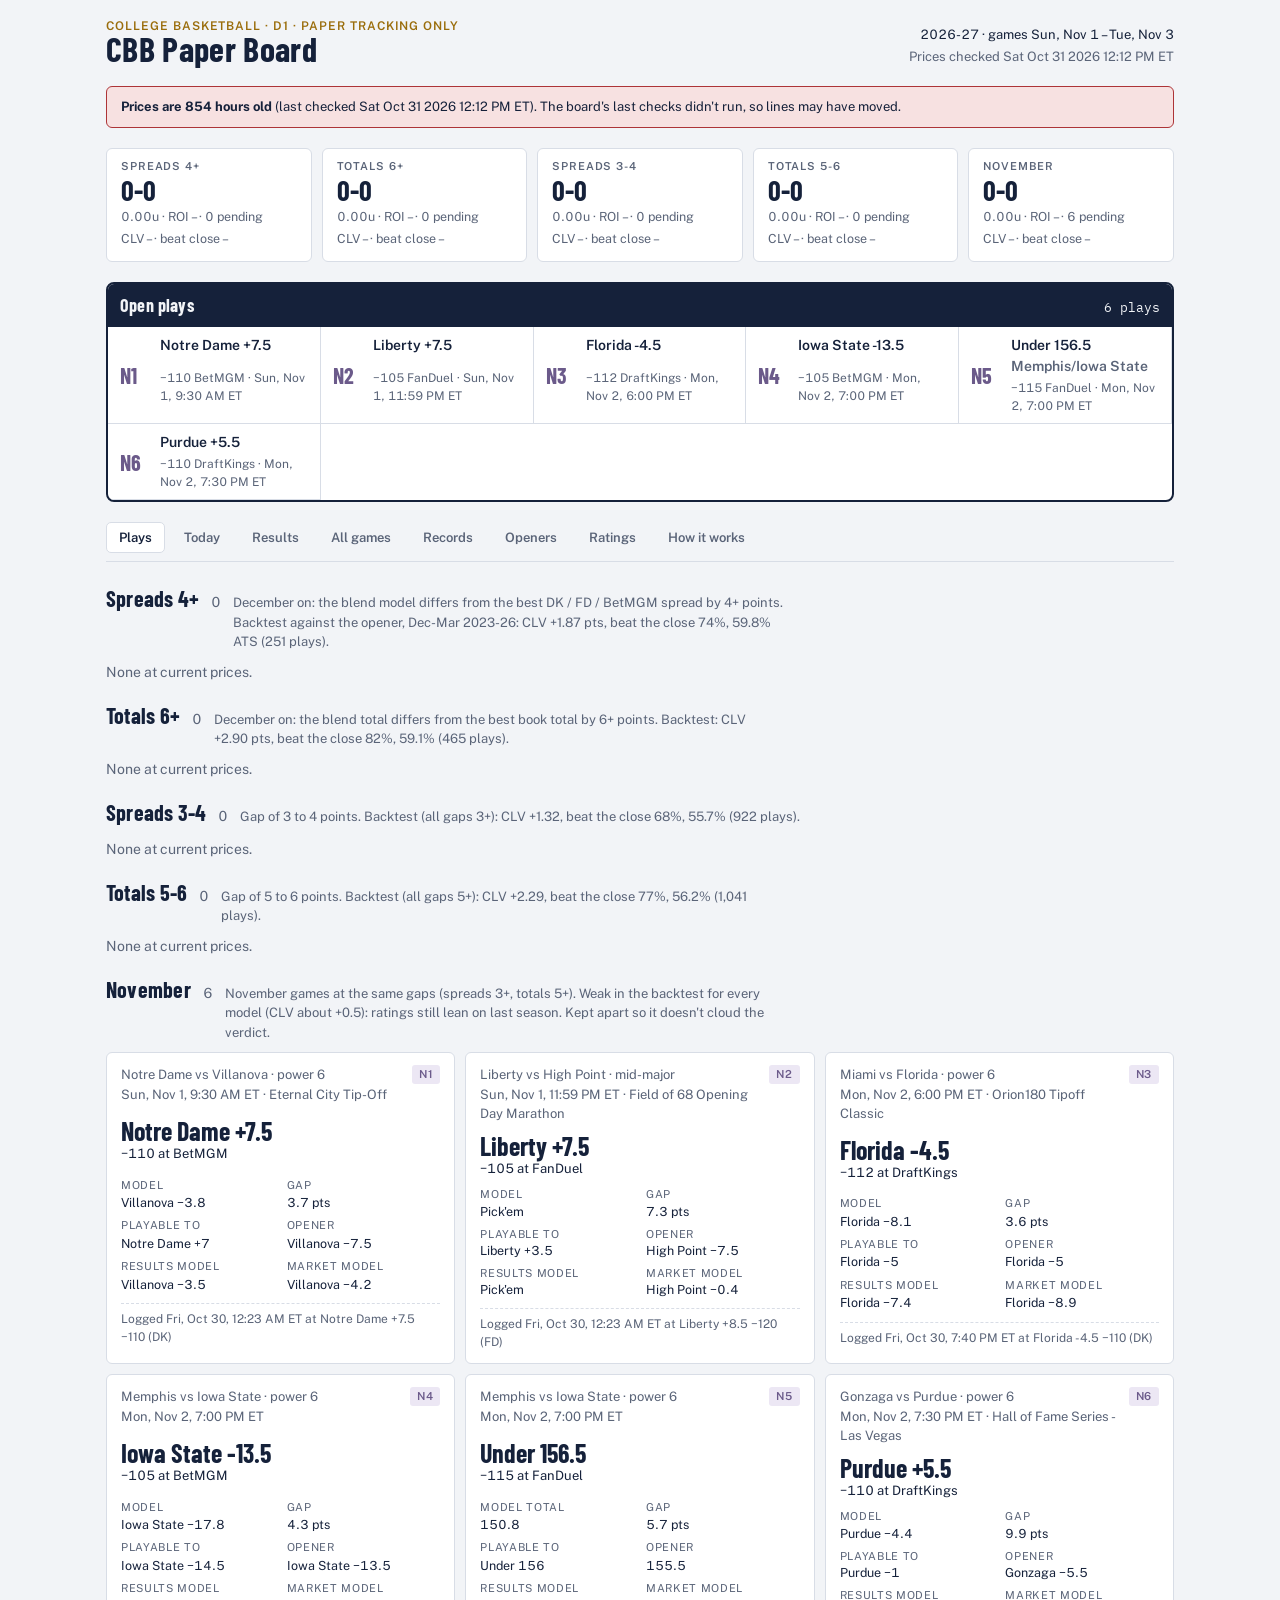
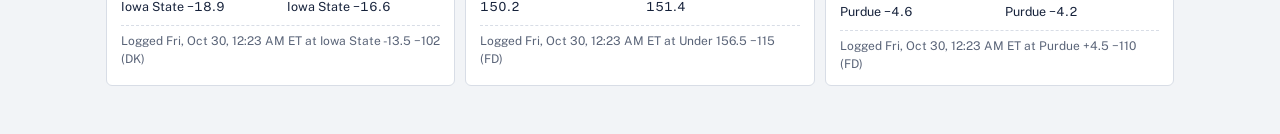
==== cbb/index.html @ ae3ee0b0 "Publish boards (cbb Sat Oct 31 12:12 PM ET)" ====
<!doctype html>
<html lang="en">
<meta charset="utf-8">
<meta name="viewport" content="width=device-width,initial-scale=1">
<title>CBB Paper Board</title>
<link rel="preconnect" href="https://fonts.googleapis.com">
<link rel="preconnect" href="https://fonts.gstatic.com" crossorigin>
<link rel="stylesheet" href="https://fonts.googleapis.com/css2?family=Barlow+Condensed:wght@600;700&family=IBM+Plex+Mono:wght@400;500&family=Public+Sans:wght@400;500;600&display=swap">
<style>
/* Same look as the CFB Play Card: a card of today's plays up top, then detailed play cards, then tabs. Paper only. */
:root {
  --paper: #f2f4f7; --card: #ffffff; --ink: #15213a; --muted: #5a6478; --rule: #d8dde6; --soft: #e9edf3;
  --gold: #9a6d0c; --gold-soft: #f6ecd4; --tot: #2c63a8; --tot-soft: #e2ebf7; --nov: #6b5a8a; --nov-soft: #ece7f4;
  --win: #1d7a4c; --win-soft: #def1e6; --loss: #ad3437; --loss-soft: #f7e1e1; --lean: #6b7286;
  --display: "Barlow Condensed", "Arial Narrow", "Helvetica Neue", sans-serif;
  --body: "Public Sans", "Segoe UI", system-ui, sans-serif;
  --mono: "IBM Plex Mono", ui-monospace, "Cascadia Mono", Consolas, monospace;
}
@media (prefers-color-scheme: dark) { :root:not([data-theme="light"]) {
  --paper: #0d1420; --card: #151e2e; --ink: #e5e9f1; --muted: #98a2b6; --rule: #273349; --soft: #1b2638;
  --gold: #e1b24c; --gold-soft: #2c2512; --tot: #73a7ec; --tot-soft: #17263c; --nov: #b3a2d6; --nov-soft: #241d33;
  --win: #4fc58b; --win-soft: #12291f; --loss: #f07477; --loss-soft: #2f1719; --lean: #a2a9ba; color-scheme: dark } }
:root[data-theme="dark"] {
  --paper: #0d1420; --card: #151e2e; --ink: #e5e9f1; --muted: #98a2b6; --rule: #273349; --soft: #1b2638;
  --gold: #e1b24c; --gold-soft: #2c2512; --tot: #73a7ec; --tot-soft: #17263c; --nov: #b3a2d6; --nov-soft: #241d33;
  --win: #4fc58b; --win-soft: #12291f; --loss: #f07477; --loss-soft: #2f1719; --lean: #a2a9ba; color-scheme: dark }
* { box-sizing: border-box }
body { margin: 0; background: var(--paper); color: var(--ink); font: 14px/1.5 var(--body); }
.wrap { max-width: 1100px; margin: 0 auto; padding-inline: 16px; padding-block: 20px 48px; display: grid; gap: 20px }
h1, h2, h3 { font-family: var(--display); font-weight: 700; letter-spacing: .01em; margin: 0; text-wrap: balance }
h1 { font-size: 34px; line-height: 1 } h2 { font-size: 22px } h3 { font-size: 18px }
.num, td, .mono { font-variant-numeric: tabular-nums }
.mono { font-family: var(--mono); font-size: 12.5px }
.muted { color: var(--muted) }
header { display: flex; flex-wrap: wrap; justify-content: space-between; align-items: end; gap: 12px 24px }
header .meta { display: grid; gap: 2px; text-align: right; font-size: 13px }
.eyebrow { font: 600 12px/1 var(--body); letter-spacing: .08em; text-transform: uppercase; color: var(--gold) }
.banner { border: 1px solid var(--rule); background: var(--card); border-radius: 6px; padding: 10px 14px; font-size: 13px }
.banner.warn { border-color: var(--loss); background: var(--loss-soft) }
.records { display: grid; grid-template-columns: repeat(auto-fit, minmax(190px, 1fr)); gap: 10px }
.rec { background: var(--card); border: 1px solid var(--rule); border-radius: 6px; padding: 12px 14px; display: grid; gap: 4px; min-width: 0 }
.rec .lab { font: 600 11px/1 var(--body); letter-spacing: .08em; text-transform: uppercase; color: var(--muted) }
.rec .wl { font: 700 28px/1 var(--display) }
.rec .sub { font-size: 12.5px; color: var(--muted) }
.band { background: var(--card); border: 2px solid var(--ink); border-radius: 8px; overflow: hidden }
.band-head { display: flex; justify-content: space-between; align-items: baseline; gap: 12px; padding: 8px 12px; background: var(--ink); color: var(--paper) }
.band-head h2 { font-size: 18px; color: var(--paper) }
.band-grid { display: grid; grid-template-columns: repeat(auto-fill, minmax(200px, 1fr)) }
.cell { display: grid; grid-template-columns: auto 1fr; gap: 2px 10px; padding: 8px 12px; border-right: 1px solid var(--rule); border-bottom: 1px solid var(--rule); text-decoration: none; color: inherit; min-width: 0 }
.cell:hover, .cell:focus-visible { background: var(--soft); outline: none }
.code { grid-row: span 2; font: 700 22px/1 var(--display); align-self: center; min-width: 30px }
.code.SPREAD { color: var(--gold) } .code.TOTAL { color: var(--tot) } .code.NOV { color: var(--nov) } .code.SPREAD_LEAN, .code.TOTAL_LEAN { color: var(--lean) }
.cell .pk { font-weight: 600; overflow-wrap: anywhere } .cell .px { font-size: 12px; color: var(--muted) }
.empty { padding: 16px; color: var(--muted) }
.tabs { display: flex; flex-wrap: wrap; gap: 6px; border-bottom: 1px solid var(--rule); padding-bottom: 8px }
.tab { font: 600 13px/1 var(--body); padding: 8px 12px; border-radius: 5px; border: 1px solid transparent; background: none; color: var(--muted); cursor: pointer }
.tab[aria-selected="true"] { background: var(--card); border-color: var(--rule); color: var(--ink) }
.tab:focus-visible, .chip:focus-visible { outline: 2px solid var(--gold); outline-offset: 2px }
section.panel { display: grid; gap: 16px }
[hidden] { display: none !important }   /* a panel's own display rule would otherwise beat the hidden attribute */
.group { display: grid; gap: 10px }
.group-head { display: flex; flex-wrap: wrap; align-items: baseline; gap: 6px 12px }
.group-head p { margin: 0; font-size: 13px; color: var(--muted); max-width: 70ch }
.cards { display: grid; grid-template-columns: repeat(auto-fill, minmax(300px, 1fr)); gap: 10px }
.card { background: var(--card); border: 1px solid var(--rule); border-radius: 6px; padding: 12px 14px; display: grid; gap: 8px; min-width: 0; scroll-margin-top: 16px }
.card:target { border-color: var(--gold); box-shadow: 0 0 0 2px var(--gold-soft) }
.card .top { display: flex; justify-content: space-between; gap: 8px; align-items: start }
.card .match { font-size: 13px; color: var(--muted) }
.card .pick { font: 700 26px/1.05 var(--display) }
.card .price { font-size: 13px }
.kv { display: grid; grid-template-columns: repeat(auto-fit, minmax(110px, 1fr)); gap: 4px 12px; font-size: 12.5px }
.kv div { display: grid } .kv span:first-child { color: var(--muted); font-size: 11px; text-transform: uppercase; letter-spacing: .06em }
.pill { display: inline-block; font: 600 11px/1 var(--body); letter-spacing: .06em; text-transform: uppercase; padding: 4px 7px; border-radius: 3px; white-space: nowrap }
.pill.SPREAD { background: var(--gold-soft); color: var(--gold) } .pill.TOTAL { background: var(--tot-soft); color: var(--tot) }
.pill.NOV { background: var(--nov-soft); color: var(--nov) } .pill.SPREAD_LEAN, .pill.TOTAL_LEAN { background: var(--soft); color: var(--lean) }
.pill.W { background: var(--win-soft); color: var(--win) } .pill.L { background: var(--loss-soft); color: var(--loss) } .pill.P, .pill.open, .pill.void { background: var(--soft); color: var(--muted) }
.pill.void { text-decoration: line-through }
.logline { font-size: 12px; color: var(--muted); border-top: 1px dashed var(--rule); padding-top: 6px }
.tbl { overflow-x: auto; background: var(--card); border: 1px solid var(--rule); border-radius: 6px }
table { border-collapse: collapse; width: 100%; font-size: 12.5px }
th, td { padding: 7px 10px; text-align: left; border-bottom: 1px solid var(--rule); white-space: nowrap; vertical-align: top }
th { font: 600 11px/1.2 var(--body); letter-spacing: .06em; text-transform: uppercase; color: var(--muted); background: var(--soft); position: sticky; top: 0 }
td.r, th.r { text-align: right }
tr.flag td:first-child { box-shadow: inset 3px 0 0 var(--gold) }
.chips { display: flex; flex-wrap: wrap; gap: 6px }
.chip { font: 500 12px/1 var(--body); padding: 6px 10px; border-radius: 999px; border: 1px solid var(--rule); background: var(--card); color: var(--ink); cursor: pointer }
.chip[aria-pressed="true"] { background: var(--ink); color: var(--paper); border-color: var(--ink) }
.two { display: grid; grid-template-columns: repeat(auto-fit, minmax(300px, 1fr)); gap: 16px }
.prose { max-width: 72ch; display: grid; gap: 10px } .prose p { margin: 0 } .prose ul { margin: 0; padding-left: 20px; display: grid; gap: 4px }
.pos { color: var(--win) } .neg { color: var(--loss) }
@media (max-width: 520px) { h1 { font-size: 28px } header .meta { text-align: left } .card .pick { font-size: 23px } }
@media (prefers-reduced-motion: no-preference) { .cell, .chip, .tab { transition: background-color .15s } }
</style>
<link rel="stylesheet" href="../bets.css?v=20261031161208">
<link rel="stylesheet" href="../track.css?v=20261031161208">
<script src="../track.js?v=20261031161208"></script>

<div class="wrap">
  <header>
    <div>
      <div class="eyebrow">College basketball · D1 · paper tracking only</div>
      <h1>CBB Paper Board</h1>
    </div>
    <div class="meta">
      <span id="slate" class="num"></span>
      <span class="muted">Prices checked <span id="gen"></span></span>
    </div>
  </header>

  <div id="banner" class="banner" hidden></div>
  <div class="records" id="records"></div>

  <div class="band" id="band">
    <div class="band-head"><h2>Open plays</h2><span class="mono" id="bandcount"></span></div>
    <div class="band-grid" id="bandgrid"></div>
  </div>

  <nav class="tabs" role="tablist" aria-label="Board sections">
    <button class="tab" role="tab" id="t-plays" aria-selected="true" data-tab="plays">Plays</button>
    <button class="tab" role="tab" id="t-today" aria-selected="false" data-tab="today">Today</button>
    <button class="tab" role="tab" id="t-results" aria-selected="false" data-tab="results">Results</button>
    <button class="tab" role="tab" id="t-games" aria-selected="false" data-tab="games">All games</button>
    <button class="tab" role="tab" id="t-records" aria-selected="false" data-tab="records">Records</button>
    <button class="tab" role="tab" id="t-openers" aria-selected="false" data-tab="openers">Openers</button>
    <button class="tab" role="tab" id="t-ratings" aria-selected="false" data-tab="ratings">Ratings</button>
    <button class="tab" role="tab" id="t-how" aria-selected="false" data-tab="how">How it works</button>
  </nav>

  <section class="panel" id="p-plays" role="tabpanel" aria-labelledby="t-plays"></section>
  <section class="panel" id="p-today" role="tabpanel" aria-labelledby="t-today" hidden></section>
  <section class="panel" id="p-results" role="tabpanel" aria-labelledby="t-results" hidden></section>
  <section class="panel" id="p-games" role="tabpanel" aria-labelledby="t-games" hidden></section>
  <section class="panel" id="p-records" role="tabpanel" aria-labelledby="t-records" hidden></section>
  <section class="panel" id="p-openers" role="tabpanel" aria-labelledby="t-openers" hidden></section>
  <section class="panel" id="p-ratings" role="tabpanel" aria-labelledby="t-ratings" hidden></section>
  <section class="panel" id="p-how" role="tabpanel" aria-labelledby="t-how" hidden></section>
</div>

<script>
const BOOKN = { DK: "DraftKings", FD: "FanDuel", MGM: "BetMGM" };
const TIER = {
  SPREAD: { name: "Spreads 4+", code: "S", note: "December on: the blend model differs from the best DK / FD / BetMGM spread by 4+ points. Backtest against the opener, Dec-Mar 2023-26: CLV +1.87 pts, beat the close 74%, 59.8% ATS (251 plays)." },
  TOTAL: { name: "Totals 6+", code: "T", note: "December on: the blend total differs from the best book total by 6+ points. Backtest: CLV +2.90 pts, beat the close 82%, 59.1% (465 plays)." },
  SPREAD_LEAN: { name: "Spreads 3-4", code: "s", note: "Gap of 3 to 4 points. Backtest (all gaps 3+): CLV +1.32, beat the close 68%, 55.7% (922 plays)." },
  TOTAL_LEAN: { name: "Totals 5-6", code: "t", note: "Gap of 5 to 6 points. Backtest (all gaps 5+): CLV +2.29, beat the close 77%, 56.2% (1,041 plays)." },
  NOV: { name: "November", code: "N", note: "November games at the same gaps (spreads 3+, totals 5+). Weak in the backtest for every model (CLV about +0.5): ratings still lean on last season. Kept apart so it doesn't cloud the verdict." },
};
const ORDER = ["SPREAD", "TOTAL", "SPREAD_LEAN", "TOTAL_LEAN", "NOV"];
const MAIN = ["SPREAD", "TOTAL"];   // the Today tab's default view
const UNIT = 10;   // $ per unit, for the paper dollars on Today / Results
const esc = s => String(s ?? "").replace(/[&<>"]/g, c => ({ "&": "&amp;", "<": "&lt;", ">": "&gt;", '"': "&quot;" }[c]));
const sgn = (v, d = 1) => v == null || isNaN(v) ? "–" : (v > 0 ? "+" : v < 0 ? "−" : "") + Math.abs(v).toFixed(d).replace(/\.0$/, "");
const odds = v => v == null ? "" : (v > 0 ? "+" : "−") + Math.abs(Math.round(v));
const line = v => v == null ? "–" : (v === 0 ? "PK" : sgn(v));
const pct = v => v == null ? "–" : (v * 100).toFixed(1) + "%";
const etTxt = s => { try { return new Date(s).toLocaleString("en-US", { timeZone: "America/New_York", weekday: "short", month: "short", day: "numeric", hour: "numeric", minute: "2-digit" }) + " ET"; } catch (e) { return s || ""; } };
const etDate = s => { try { return new Date(s).toLocaleDateString("en-CA", { timeZone: "America/New_York" }); } catch (e) { return ""; } };

function favText(g, l) { // home-spread convention -> "Team −x"
  if (l == null || isNaN(l)) return "–";
  if (Math.abs(l) < 0.25) return "Pick'em";
  return l < 0 ? `${g.home} ${sgn(l)}` : `${g.away} ${sgn(-l)}`;
}

async function load() {
  let S = {}, bad = "";
  try { const r = await fetch("state.json", { cache: "no-store" }); if (r.ok) S = await r.json(); else bad = `HTTP ${r.status}`; }
  catch (e) { bad = e.message || "unreadable data"; }
  if (bad) {
    const b = document.getElementById("banner");
    b.hidden = false; b.className = "banner warn";
    b.textContent = `The board's data couldn't be read (${bad}). Refresh in a few minutes; if it stays blank, the engine needs a fix.`;
  }
  try { const r = await fetch("ledger.json", { cache: "no-store" }); if (r.ok) S.fullLedger = await r.json(); } catch (e) {}
  return S;
}

function render(S) {
  const games = Object.fromEntries((S.games || []).map(g => [g.game_id, g]));
  const ledger = Object.fromEntries((S.fullLedger || S.ledger || []).map(e => [e.id, e]));
  const plays = (S.plays || []).filter(p => games[p.game_id])
    .sort((a, b) => ORDER.indexOf(a.tier) - ORDER.indexOf(b.tier) || String(games[a.game_id].kickoff_iso).localeCompare(games[b.game_id].kickoff_iso));
  document.getElementById("gen").textContent = S.generated || "–";
  const ks = (S.games || []).map(g => g.kickoff_iso).sort();
  document.getElementById("slate").textContent = ks.length ? `${S.season_label || ""} · games ${etTxt(ks[0]).split(",").slice(0, 2).join(",")} – ${etTxt(ks[ks.length - 1]).split(",").slice(0, 2).join(",")}`
    : `${S.season_label || ""} · no games with lines yet`;
  const b = document.getElementById("banner");
  const ageH = S.generated_iso ? (Date.now() - new Date(S.generated_iso).getTime()) / 36e5 : null;
  if (S.live_ok === false) { b.hidden = false; b.className = "banner warn"; b.textContent = "Some scoreboards could not be loaded on the last check; prices may be from an earlier check."; }
  else if (ageH != null && ageH > 2) { b.hidden = false; b.className = "banner warn"; b.innerHTML = `<b>Prices are ${Math.round(ageH)} hours old</b> (last checked ${esc(S.generated)}). The board's last checks didn't run, so lines may have moved.`; }
  else if (!(S.games || []).length) { b.hidden = false; b.className = "banner"; b.textContent = "No D1 games with lines in the next few days yet. The season tips off Monday, November 2; lines usually post the night before."; }

  // records strip
  const sm = S.summary || {};
  document.getElementById("records").innerHTML = ORDER.map(k => {
    const r = sm[k] || {}, u = r.units ?? 0;
    return `<div class="rec"><span class="lab">${TIER[k].name}</span><span class="wl num">${r.w || 0}-${r.l || 0}${r.p ? "-" + r.p : ""}</span>
      <span class="sub num"><span class="${u > 0 ? "pos" : u < 0 ? "neg" : ""}">${sgn(u, 2)}u</span> · ROI ${r.roi == null ? "–" : sgn(r.roi * 100, 1) + "%"} · ${r.open || 0} pending</span>
      <span class="sub num">CLV ${r.clv_avg == null ? "–" : sgn(r.clv_avg, 2) + " pts"} · beat close ${pct(r.beat_close)}</span></div>`;
  }).join("");

  // card of open plays
  const counters = {};
  plays.forEach(p => { counters[p.tier] = (counters[p.tier] || 0) + 1; p.code = TIER[p.tier].code + counters[p.tier]; });
  document.getElementById("bandcount").textContent = `${plays.length} play${plays.length === 1 ? "" : "s"}`;
  document.getElementById("bandgrid").innerHTML = plays.length ? plays.map(p => { const g = games[p.game_id];
    return `<a class="cell" href="#${esc(p.code)}"><span class="code ${p.tier}">${p.code}</span><span class="pk">${esc(p.pick)}${p.market === "total" ? ` <span class="muted">${esc(g.away)}/${esc(g.home)}</span>` : ""}</span>
      <span class="px num">${odds(p.odds)} ${BOOKN[p.book] || p.book} · ${esc(etTxt(g.kickoff_iso))}</span></a>`; }).join("")
    : `<div class="empty">No plays at current prices. Lines for the next day's games usually post between 11 PM and midnight ET; the board checks every 30 minutes.</div>`;

  // plays panel
  const le = p => ledger[p.ledger_id || p.id];
  const card = p => {
    const g = games[p.game_id], e = le(p);
    const mk = p.market === "spread"
      ? `<div><span>Model</span><span class="num">${esc(favText(g, g.model_line))}</span></div>
         <div><span>Gap</span><span class="num">${p.edge} pts</span></div>
         <div><span>Playable to</span><span class="num">${esc(p.team)} ${line(p.limit)}</span></div>
         <div><span>Opener</span><span class="num">${esc(favText(g, g.open_line))}</span></div>
         <div><span>Results model</span><span class="num">${esc(favText(g, g.model_pts))}</span></div>
         <div><span>Market model</span><span class="num">${esc(favText(g, g.model_mkt))}</span></div>`
      : `<div><span>Model total</span><span class="num">${g.model_total ?? "–"}</span></div>
         <div><span>Gap</span><span class="num">${p.edge} pts</span></div>
         <div><span>Playable to</span><span class="num">${p.side === "over" ? "Over " + p.limit : "Under " + p.limit}</span></div>
         <div><span>Opener</span><span class="num">${g.open_total ?? "–"}</span></div>
         <div><span>Results model</span><span class="num">${g.total_pts ?? "–"}</span></div>
         <div><span>Market model</span><span class="num">${g.total_mkt ?? "–"}</span></div>`;
    const log = e ? (e.status === "open" ? `Logged ${esc(etTxt(e.flagged))} at ${esc(e.pick)} ${odds(e.odds)} (${esc(e.book)})`
      : e.status === "void" ? `<span class="pill void">Void</span> ${esc(e.note || "")}`
      : `<span class="pill ${e.status}">${e.status}</span> ${sgn(e.units, 2)}u · ${esc(e.final || "")}${e.clv != null ? " · CLV " + sgn(e.clv) : ""}`)
      : "Not logged yet (logs on the next check)";
    return `<article class="card" id="${esc(p.code || p.id)}">
      <div class="top"><span class="match">${esc(g.away)} ${g.neutral ? "vs" : "@"} ${esc(g.home)} · ${esc(g.grp)}<br>${esc(etTxt(g.kickoff_iso))}${g.notes ? " · " + esc(g.notes) : ""}</span>
        <span class="pill ${p.tier}">${p.code}</span></div>
      <div><div class="pick">${esc(p.pick)}</div><div class="price num">${odds(p.odds)} at ${BOOKN[p.book] || esc(p.book)}</div></div>
      <div class="kv">${mk}</div>
      <div class="logline">${log}</div></article>`;
  };
  document.getElementById("p-plays").innerHTML = ORDER.map(t => {
    const ps = plays.filter(p => p.tier === t);
    return `<div class="group"><div class="group-head"><h2>${TIER[t].name}</h2><span class="muted num">${ps.length}</span><p>${TIER[t].note}</p></div>
      ${ps.length ? `<div class="cards">${ps.map(card).join("")}</div>` : `<div class="muted">None at current prices.</div>`}</div>`;
  }).join("");

  // Today + Results (shared ../track.js): every logged play on its game's Eastern date
  const anyPlay = {};
  plays.forEach(p => { anyPlay[p.ledger_id || p.id] = p; });
  const playTo = (e, p) => {
    const lim = p && p.tier === e.tier && p.limit != null ? p.limit : e.limit;
    if (e.market === "total") return `${e.side === "over" ? "Over" : "Under"} ${lim ?? e.line}`;
    return `${String(e.pick).replace(/\s(PK|[-+][\d.]+)$/, "")} ${line(lim ?? e.line)}`;
  };
  const nowOf = (g, p) => !g ? { kind: "live", text: "Tipped off, result pending" }
    : !p ? { kind: "gone", text: "No longer a play at current prices" }
    : { kind: "ok", text: `Still a play: ${p.pick} ${odds(p.odds)} at ${BOOKN[p.book] || p.book}` };
  const trackRows = (S.fullLedger || S.ledger || []).filter(e => e.status !== "void").map(e => {
    const p = anyPlay[e.id] && anyPlay[e.id].tier === e.tier ? anyPlay[e.id] : null;
    return { id: e.id, date: etDate(e.kickoff), kickoff: etTxt(e.kickoff), sortKey: String(e.kickoff), week: e.week, tier: e.tier,
             label: TIER[e.tier] ? TIER[e.tier].name : e.tier, money: MAIN.includes(e.tier), status: e.status, units: e.units, stake: e.stake,
             clv: e.clv, pick: e.pick, matchup: e.matchup, odds: odds(e.odds), app: BOOKN[e.book] || e.book, final: e.final, logged: etTxt(e.flagged),
             playTo: playTo(e, p), now: e.status === "open" ? nowOf(games[e.game_id], p) : null };
  });
  const todayET = new Date().toLocaleDateString("en-CA", { timeZone: "America/New_York" });
  Track.renderToday(document.getElementById("p-today"), { rows: trackRows, unit: UNIT, today: todayET, mainLabel: "Main plays" });
  Track.renderResults(document.getElementById("p-results"), { rows: trackRows, unit: UNIT, today: todayET, week: S.week || 1,
    tiers: [["money", "Main (spreads 4+, totals 6+)"], ...ORDER.map(t => [t, TIER[t].name]), ["all", "All plays"]] });

  // all games
  const flagged = new Set(plays.map(p => p.game_id));
  const bk = (g, k) => { const v = g.books?.[k]; return v && v.sp_home != null ? `${line(v.sp_home)} <span class="muted">${odds(v.sp_home_odds)}</span>` : "–"; };
  const bt = (g, k) => { const v = g.books?.[k]; return v && v.tot != null ? v.tot : "–"; };
  document.getElementById("p-games").innerHTML = `<p class="muted" style="margin:0">Spreads are for the home team (negative = home favored). Model = the blend (average of the results model and the market-ratings model). Highlighted rows have a play.</p>
    <div class="tbl"><table><thead><tr><th>Matchup</th><th>Tip</th><th class="r">Model</th><th class="r">Opener</th><th class="r">DK</th><th class="r">FD</th><th class="r">MGM</th><th class="r">Model total</th><th class="r">Opener</th><th class="r">DK</th><th class="r">FD</th><th class="r">MGM</th></tr></thead><tbody>
    ${(S.games || []).map(g => `<tr class="${flagged.has(g.game_id) ? "flag" : ""}"><td>${esc(g.away)} ${g.neutral ? "vs" : "@"} <b>${esc(g.home)}</b> <span class="muted">${esc(g.grp)}</span>${g.suspect ? ` <span class="muted" title="Gap too big to log: usually news the model can't see">⚠ ${esc(g.suspect.join(", "))}</span>` : ""}</td>
      <td class="muted">${esc(etTxt(g.kickoff_iso))}</td><td class="r">${line(g.model_line)}</td><td class="r">${line(g.open_line)}</td>
      <td class="r">${bk(g, "DK")}</td><td class="r">${bk(g, "FD")}</td><td class="r">${bk(g, "MGM")}</td>
      <td class="r">${g.model_total ?? "–"}</td><td class="r">${g.open_total ?? "–"}</td><td class="r">${bt(g, "DK")}</td><td class="r">${bt(g, "FD")}</td><td class="r">${bt(g, "MGM")}</td></tr>`).join("")}
    </tbody></table></div>`;

  // records
  const led = (S.fullLedger || S.ledger || []).slice().reverse();
  let cur = "ALL";
  const drawRec = () => {
    const rows = led.filter(e => cur === "ALL" || e.tier === cur);
    document.getElementById("rec-body").innerHTML = rows.length ? rows.map(e => `<tr><td><span class="pill ${e.status}" title="${esc(e.note || "")}">${e.status === "open" ? "Pending" : e.status === "void" ? "Void" : e.status}</span></td>
      <td>${esc(etTxt(e.flagged))}</td><td><span class="pill ${e.tier}">${esc(TIER[e.tier] ? TIER[e.tier].name : e.tier)}</span></td><td>${esc(e.matchup)}</td>
      <td><b>${esc(e.pick)}</b></td><td class="r">${odds(e.odds)} ${esc(e.book || "")}</td><td class="r">${sgn(e.edge)}</td>
      <td class="r">${e.opener == null ? "–" : (e.market === "total" ? e.opener : line(e.opener))}</td>
      <td class="r">${e.close == null ? "–" : (e.market === "total" ? e.close : line(e.close))}</td><td class="r ${e.clv > 0 ? "pos" : e.clv < 0 ? "neg" : ""}">${e.clv == null ? "–" : sgn(e.clv)}</td>
      <td class="r ${e.units > 0 ? "pos" : e.units < 0 ? "neg" : ""}">${e.units == null ? "–" : sgn(e.units, 2)}</td><td class="muted">${esc(e.final || "")}</td></tr>`).join("")
      : `<tr><td colspan="12" class="muted">No paper plays yet. Every play is logged once, at the best DraftKings / FanDuel / BetMGM price when it first appears, then graded with the final score and the closing line.</td></tr>`;
  };
  document.getElementById("p-records").innerHTML = `<div class="prose"><p>Every play is logged once per tier at the best of DraftKings, FanDuel and BetMGM when it first appears (1 unit, paper). <b>CLV</b> is how far the median DK / FD / BetMGM closing number moved past ours: the first thing to watch. Wins and losses take months to mean much.</p></div>
    <div class="chips" role="group" aria-label="Filter by tier">${["ALL", ...ORDER].map(t => `<button class="chip" aria-pressed="${t === "ALL"}" data-t="${t}">${t === "ALL" ? "All" : TIER[t].name}</button>`).join("")}</div>
    <div class="tbl"><table><thead><tr><th>Result</th><th>Logged</th><th>Tier</th><th>Game</th><th>Pick</th><th class="r">Price</th><th class="r">Gap</th><th class="r">Opener</th><th class="r">Close</th><th class="r">CLV</th><th class="r">Units</th><th>Final</th></tr></thead><tbody id="rec-body"></tbody></table></div>`;
  document.querySelectorAll("#p-records .chip").forEach(c => c.addEventListener("click", () => {
    cur = c.dataset.t; document.querySelectorAll("#p-records .chip").forEach(x => x.setAttribute("aria-pressed", x === c)); drawRec();
  }));
  drawRec();

  // openers: is Action's opener (what the backtest used) a number DK / FD / BetMGM actually post?
  const sn = S.seen || {}, sb = sn.books || {};
  const srow = (bkey, mk) => { const x = (sb[bkey] || {})[mk]; return x ? `<tr><td>${BOOKN[bkey]}</td><td>${mk === "sp" ? "Spread" : "Total"}</td><td class="r">${x.n}</td>
      <td class="r">${pct(x.same_as_opener)}</td><td class="r">${x.avg_diff}</td><td class="r">${x.moved}</td><td class="r">${x.avg_move ?? "–"}</td><td class="r">${x.move_left ?? "–"}</td></tr>` : ""; };
  const srows = ["DK", "FD", "MGM"].flatMap(k => [srow(k, "sp"), srow(k, "tot")]).join("");
  document.getElementById("p-openers").innerHTML = `<div class="prose"><p>The backtest measured CLV from Action Network's opener. This tab checks whether our books post that number: for every finished game where the board saw a book post its first line, how often it matched the opener, and how much of the opener-to-close move was still left at that first line (games that moved 1+ points). If "move left" is close to the average move, the backtest's edge is there to take; if it is near zero, the books open where the market closes.</p>
    <p class="muted">${sn.games || 0} finished games tracked so far.</p></div>
    ${srows ? `<div class="tbl"><table><thead><tr><th>Book</th><th>Market</th><th class="r">Games</th><th class="r">First = opener</th><th class="r">Avg gap to opener</th><th class="r">Moved 1+</th><th class="r">Avg move</th><th class="r">Move left at first line</th></tr></thead><tbody>${srows}</tbody></table></div>`
      : `<div class="muted">Nothing yet: fills in as games finish.</div>`}`;

  // ratings
  document.getElementById("p-ratings").innerHTML = `<p class="muted" style="margin:0">Points better than an average D1 team on a neutral floor. Blend = average of the results model (points scored) and the market model (what earlier games' closing lines implied), each refit from this season's games and pulled toward last season. ${S.model ? `${S.model.games_used} games played so far; home court worth ${S.model.home_court} pts.` : ""}</p>
    <div class="tbl"><table><thead><tr><th class="r">#</th><th>Team</th><th>Conf</th><th class="r">Blend</th><th class="r">Results</th><th class="r">Market</th><th class="r">Games</th></tr></thead><tbody>
    ${(S.ratings || []).map(r => `<tr><td class="r">${r.rank}</td><td>${esc(r.team)}</td><td class="muted">${esc(r.conf)}</td><td class="r"><b>${sgn(r.net)}</b></td><td class="r">${sgn(r.pts)}</td><td class="r">${sgn(r.mkt)}</td><td class="r">${r.gp}</td></tr>`).join("")}</tbody></table></div>`;

  // how it works
  const B = S.backtest || {}, R = S.rules || {};
  document.getElementById("p-how").innerHTML = `<div class="prose">
    <h2>Paper only</h2>
    <p>Nothing here is a bet yet. Every play is tracked at 1 unit so the model can earn a live record; which plays (if any) become money tiers is the owner's call once the live CLV is in.</p>
    <h2>What the model does</h2>
    <p>Two ratings for every D1 team, refit each run from this season's finished games (older games count less) and pulled toward last season's final ratings and the team's conference. The <b>results model</b> rates teams on points scored and allowed. The <b>market model</b> rates them on the points earlier games' closing lines expected them to score. The board uses the average of the two (the blend), compared with the current DraftKings, FanDuel and BetMGM prices; the best of the three is logged.</p>
    <h2>Rules</h2>
    <ul><li>Spreads: gap ${R.spread_lean}+ points logged (${R.spread}+ is the main tier); gaps of ${R.max_spread}+ are not logged (usually news the model can't see).</li>
      <li>Totals: gap ${R.total_lean}+ (${R.total}+ main); ${R.max_total}+ not logged.</li>
      <li>November games are their own tier. No prices worse than ${R.worst_odds}. A book ${R.stale_spread}+ points off the market (spread) or ${R.stale_total}+ (total) is ignored as stale.</li>
      <li>A play logged in a lower tier that later clears a higher one is logged again at the new price.</li></ul>
    <h2>What the backtest found (2023-24 to 2025-26)</h2>
    <ul><li>${esc(B.spread)}</li><li>${esc(B.total)}</li><li>${esc(B.nov)}</li></ul>
    <p>${esc(B.caveat)}</p>
    <p>Live CLV here is measured from the best of three books, so it also includes the value of shopping for the best number; the backtest's CLV was from the single opener. Compare the Openers tab before reading too much into either.</p>
  </div>`;
}

document.querySelectorAll(".tab").forEach(t => t.addEventListener("click", () => {
  document.querySelectorAll(".tab").forEach(x => x.setAttribute("aria-selected", x === t));
  document.querySelectorAll("section.panel").forEach(p => { p.hidden = p.id !== "p-" + t.dataset.tab; });
}));
load().then(render);
</script>
---- bets.css ----
/* Shared Bets tab (site/bets.js): the same look on every board. Uses the page's --card / --ink / --muted / --rule /
   --soft / --win / --loss colours (every board defines them, light and dark) and nothing board-specific. */
.bets { display: grid; gap: 18px; font-family: "Public Sans", "Segoe UI", system-ui, sans-serif; color: var(--ink) }
.bets h2 { text-transform: none; font: 700 19px/1.2 "Public Sans", "Segoe UI", system-ui, sans-serif; margin: 6px 0 0; letter-spacing: 0 }
.bets h2 .n { color: var(--muted); font-weight: 500; margin-left: 6px }
.bets p { margin: 0; font-size: 14px; line-height: 1.5; color: var(--muted); max-width: 72ch }
.bets .num { font-variant-numeric: tabular-nums }
.bets-sum { display: grid; grid-template-columns: repeat(auto-fit, minmax(min(100%, 170px), 1fr)); gap: 10px }
.bets-sum div { background: var(--card); border: 1px solid var(--rule); border-radius: 8px; padding: 10px 12px; display: grid; gap: 2px }
.bets-sum .b-lab { font-size: 11px; font-weight: 600; letter-spacing: .07em; text-transform: uppercase; color: var(--muted) }
.bets-sum .b-rec { font-size: 24px; font-weight: 700; line-height: 1.1 }
.bets-sum .b-u { font-size: 13px }
.bets-grid { display: grid; grid-template-columns: repeat(auto-fill, minmax(min(100%, 320px), 1fr)); gap: 10px }
.bet { background: var(--card); border: 1px solid var(--rule); border-left: 4px solid var(--ink); border-radius: 8px;
       padding: 12px 14px; display: grid; gap: 6px; min-width: 0 }
.bet.gone { border-left-color: var(--loss); opacity: .78 }
.bet.live { border-left-color: var(--muted) }
.bet .top { display: flex; justify-content: space-between; align-items: center; gap: 8px; font-size: 12px; color: var(--muted) }
.bet .tag { font-size: 11px; font-weight: 700; letter-spacing: .06em; text-transform: uppercase; padding: 3px 7px; border-radius: 4px;
            background: var(--ink); color: var(--card) }
.bet .pick { font-size: 22px; font-weight: 700; line-height: 1.15; overflow-wrap: anywhere }
.bet .legs { display: grid; gap: 2px; font-size: 18px; font-weight: 700; line-height: 1.25 }
.bet .price { font-size: 14px }
.bet .price b { font-size: 15px }
.bet .facts { display: grid; grid-template-columns: auto 1fr; gap: 3px 10px; font-size: 13px }
.bet .facts span:nth-child(odd) { color: var(--muted) }
.bet .play-to { font-weight: 700 }
.bet .now { font-size: 13px; padding-top: 6px; border-top: 1px dashed var(--rule) }
.bet .now.ok::before, .bet .now.gone::before, .bet .now.live::before { content: "\25CF  "; }
.bet .now.ok { color: var(--win) } .bet .now.gone { color: var(--loss) } .bet .now.live { color: var(--muted) }
.bets-empty { padding: 14px; background: var(--card); border: 1px dashed var(--rule); border-radius: 8px; color: var(--muted); font-size: 14px }
.bets-tbl { overflow-x: auto; background: var(--card); border: 1px solid var(--rule); border-radius: 8px }
.bets-tbl table { border-collapse: collapse; width: 100%; font-size: 13px }
.bets-tbl th, .bets-tbl td { padding: 7px 10px; text-align: left; border-bottom: 1px solid var(--rule); vertical-align: top; white-space: nowrap }
.bets-tbl th { font-size: 11px; font-weight: 600; letter-spacing: .06em; text-transform: uppercase; color: var(--muted); background: var(--soft) }
.bets-tbl td.r, .bets-tbl th.r { text-align: right }
.bets-tbl td.g { white-space: normal; min-width: 180px }
.bets-tbl .sub { display: block; color: var(--muted); font-size: 12px }
.bets .res { display: inline-block; min-width: 22px; text-align: center; font-weight: 700; font-size: 12px; padding: 2px 6px; border-radius: 4px; background: var(--soft) }
.bets .res.W { background: var(--win); color: var(--card) } .bets .res.L { background: var(--loss); color: var(--card) }
.bets .pos { color: var(--win) } .bets .neg { color: var(--loss) }
/* My Bets hooks on every card (site/mybets.js) */
.b-take { justify-self: start; display: inline-block; font: 600 13px/1 "Public Sans", system-ui, sans-serif; padding: 9px 12px; border-radius: 8px;
          border: 1px solid var(--ink); color: var(--ink); background: var(--card); text-decoration: none }
.b-take:hover, .b-take:focus-visible { background: var(--ink); color: var(--card); outline: none }
.b-mine { font-size: 13px; font-weight: 600; color: var(--win) }
.bets p a { color: var(--ink) }
.b-link { font: inherit; color: var(--ink); background: none; border: 0; padding: 0; text-decoration: underline; cursor: pointer }
button.b-take { cursor: pointer }
---- track.css ----
/* Shared Today + Results tabs (site/track.js); builds on bets.css (cards, tables) and the page's colour tokens. */
.trk { display: grid; gap: 14px; font-family: "Public Sans", "Segoe UI", system-ui, sans-serif; color: var(--ink) }
.trk h2 { text-transform: none; font: 700 19px/1.25 "Public Sans", "Segoe UI", system-ui, sans-serif; margin: 0; letter-spacing: 0; display: flex; flex-wrap: wrap; align-items: baseline; gap: 4px 10px }
.trk .num { font-variant-numeric: tabular-nums }
.trk .pos { color: var(--win) } .trk .neg { color: var(--loss) }
.trk-nav { display: flex; align-items: center; gap: 10px; flex-wrap: wrap }
.trk-nav h2 { flex: 1 1 auto; min-width: 0 }
.trk-month { flex-wrap: nowrap } .trk-month h2 { justify-content: center }
.trk-arrow { width: 36px; height: 36px; border-radius: 8px; border: 1px solid var(--rule); background: var(--card); color: var(--ink);
             font: 700 20px/1 "Public Sans", system-ui, sans-serif; cursor: pointer }
.trk-badge { font-size: 11px; font-weight: 700; letter-spacing: .06em; text-transform: uppercase; padding: 3px 7px; border-radius: 4px; background: var(--ink); color: var(--card) }
.trk-chips { display: flex; flex-wrap: wrap; gap: 6px }
.trk-chip { font: 500 13px/1 "Public Sans", system-ui, sans-serif; padding: 8px 12px; border-radius: 999px; border: 1px solid var(--rule);
            background: var(--card); color: var(--ink); cursor: pointer }
.trk-chip[aria-pressed="true"] { background: var(--ink); color: var(--card); border-color: var(--ink) }
.trk-arrow:focus-visible, .trk-chip:focus-visible, .trk-day:focus-visible, .trk-wk:focus-visible { outline: 2px solid var(--ink); outline-offset: 2px }
.trk-line { margin: 0; font-size: 14px; color: var(--muted) }
.trk-msum { font-size: 14px; font-weight: 500; color: var(--muted) }
.bet.won { border-left-color: var(--win) } .bet.lost { border-left-color: var(--loss) }
/* period tiles */
.trk-tiles { display: grid; grid-template-columns: repeat(auto-fit, minmax(min(100%, 160px), 1fr)); gap: 10px }
.trk-tile { background: var(--card); border: 1px solid var(--rule); border-radius: 8px; padding: 10px 12px; display: grid; gap: 2px; min-width: 0 }
.trk-tile .t-lab { font-size: 11px; font-weight: 600; letter-spacing: .07em; text-transform: uppercase; color: var(--muted) }
.trk-tile .t-rec { font-size: 24px; font-weight: 700; line-height: 1.1 }
.trk-tile .t-sub { font-size: 12.5px; color: var(--muted) }
/* calendar: diverging green/red by the day's units, the signed number always printed (never colour alone) */
.trk-cal { background: var(--card); border: 1px solid var(--rule); border-radius: 8px; padding: 12px; display: grid; gap: 10px }
.trk-grid { display: grid; grid-template-columns: repeat(7, minmax(0, 1fr)); gap: 4px }
.trk-wd { font-size: 11px; font-weight: 600; letter-spacing: .05em; text-transform: uppercase; color: var(--muted); text-align: center; padding-bottom: 2px }
.trk-day { min-height: 58px; border-radius: 6px; border: 1px solid var(--rule); background: var(--card); color: var(--ink); padding: 4px 5px;
           display: grid; align-content: space-between; text-align: left; font: inherit; min-width: 0 }
button.trk-day { cursor: pointer }
.trk-day.blank { border: 0; background: none }
.trk-day.none { background: var(--soft); border-color: transparent; opacity: .7 }
.trk-day.now { box-shadow: inset 0 0 0 2px var(--ink) }
.trk-day.sel { outline: 2px solid var(--ink); outline-offset: 1px }
.trk-day .dn { font-size: 11px; color: var(--muted); font-weight: 600 }
.trk-day .du { font-size: 13px; font-weight: 700; line-height: 1.1 }
.trk-day .dr { font-size: 10.5px; color: var(--muted) }
.trk-key { margin: 0; font-size: 12px; color: var(--muted); display: flex; flex-wrap: wrap; align-items: center; gap: 4px 8px }
.trk-key .sw { display: inline-block; width: 14px; height: 14px; border-radius: 3px; vertical-align: middle }
.trk-key .sw.win { background: color-mix(in srgb, var(--win) 55%, var(--card)) } .trk-key .sw.loss { background: color-mix(in srgb, var(--loss) 55%, var(--card)) }
#trk-detail { display: grid; gap: 10px; scroll-margin-top: 12px }
#trk-detail:empty { display: none }
#trk-detail h2 .trk-chip { margin-left: auto }
tr.trk-wk { cursor: pointer }
tr.trk-wk:hover td, tr.trk-wk.sel td { background: var(--soft) }
@media (max-width: 420px) { .trk-day { min-height: 50px; padding: 3px } .trk-day .du { font-size: 11.5px } .trk-day .dr { display: none } }
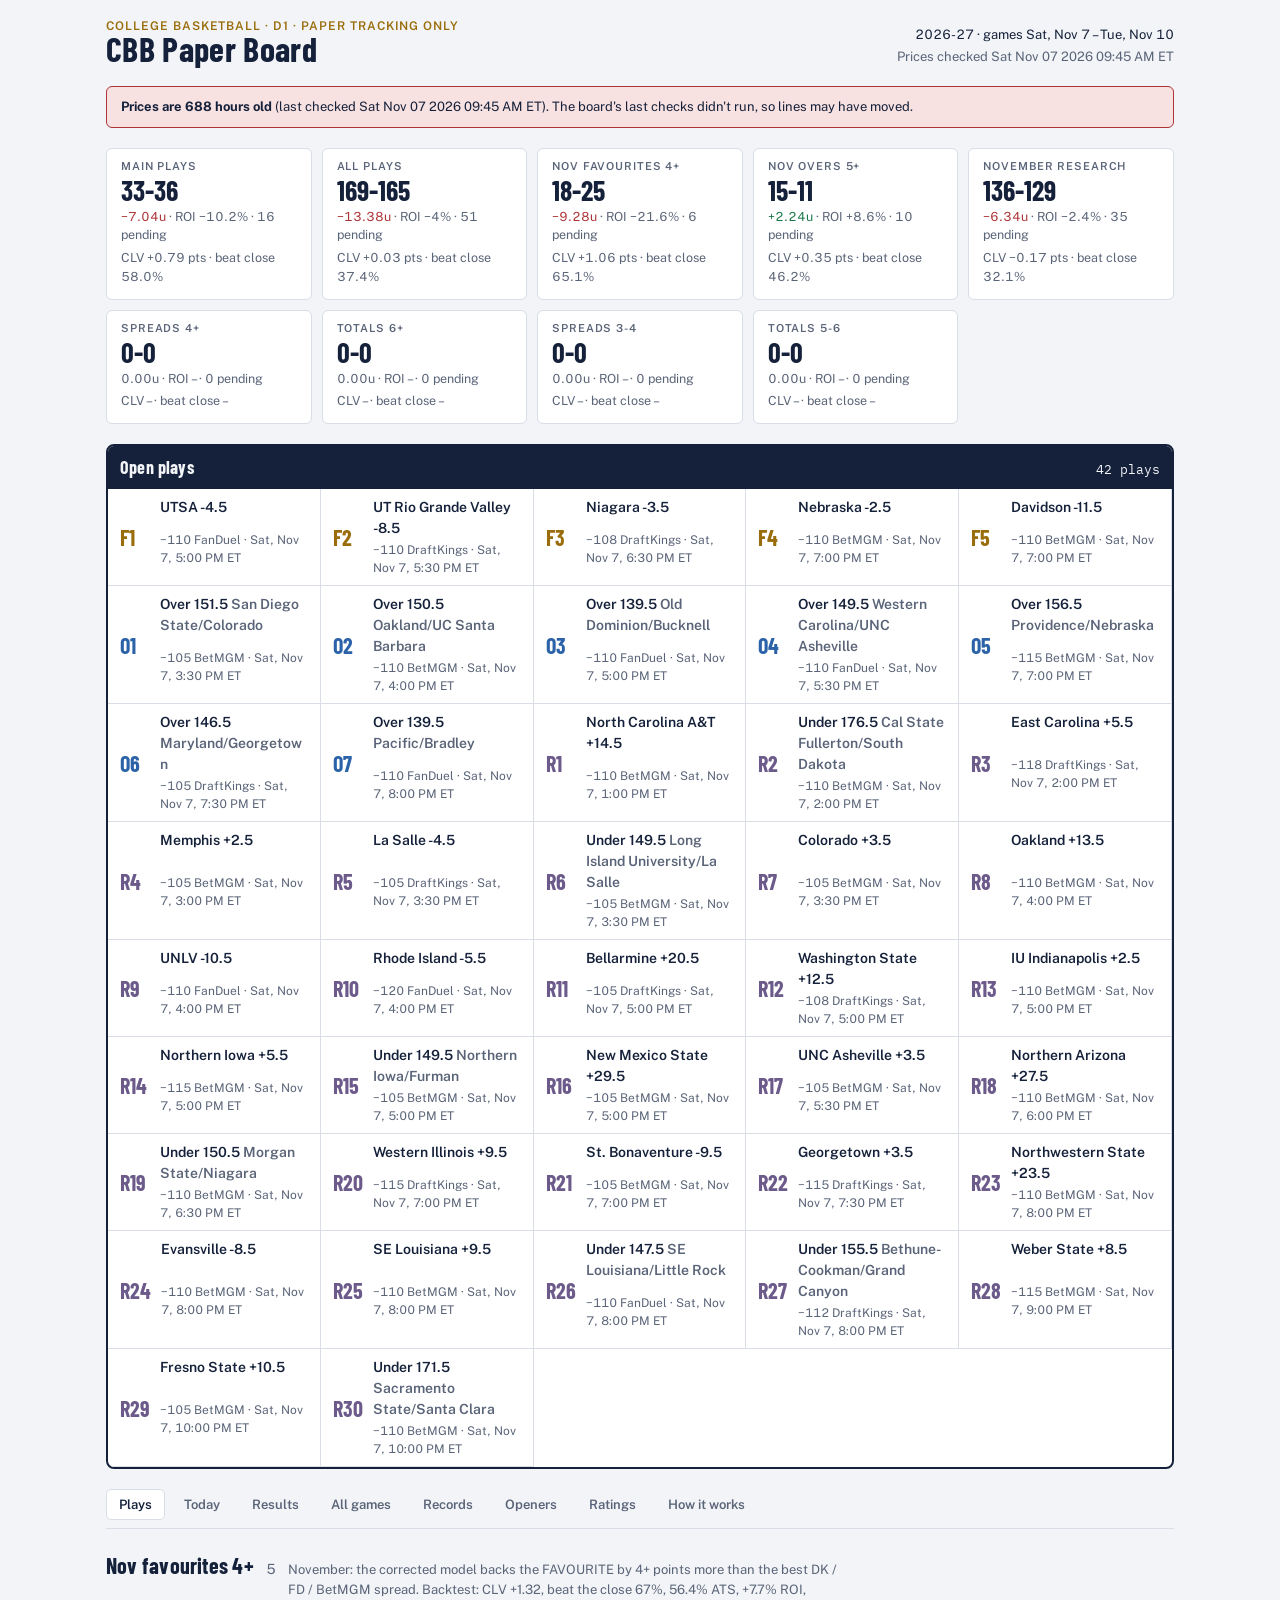
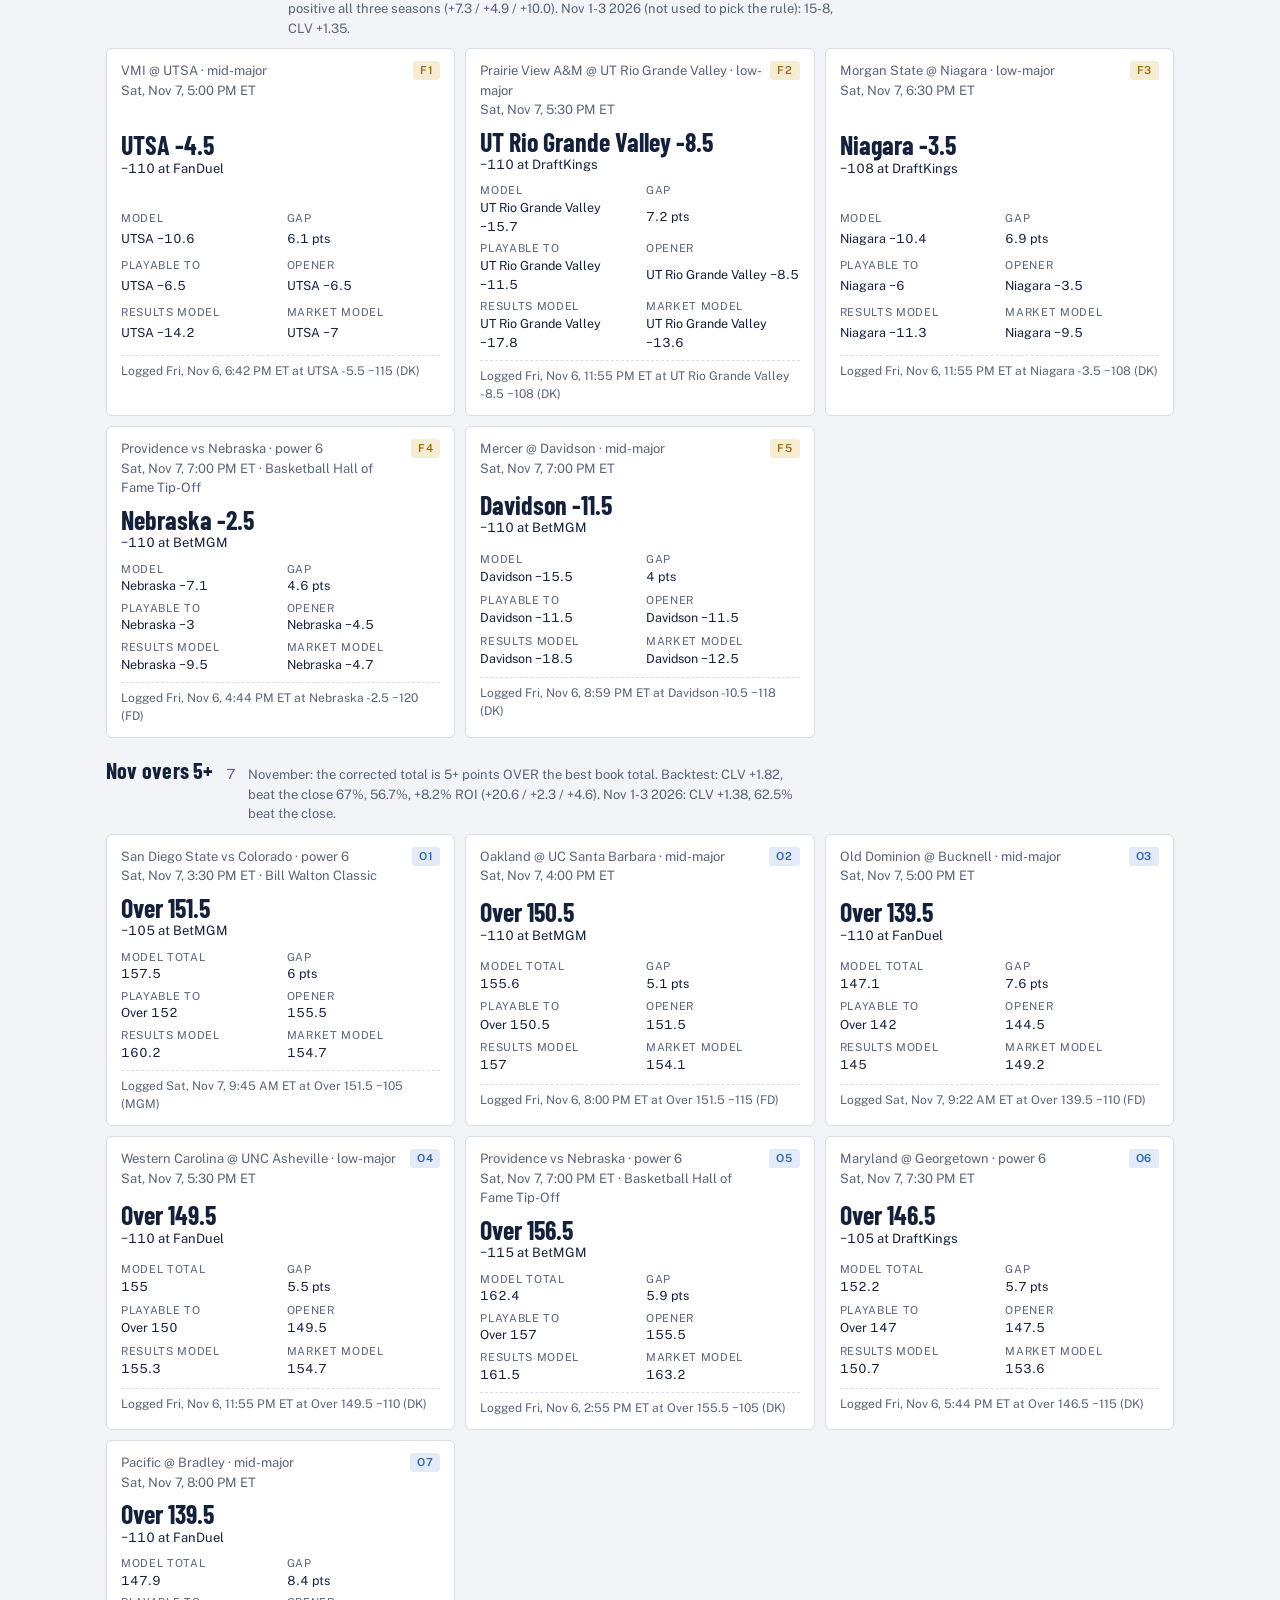
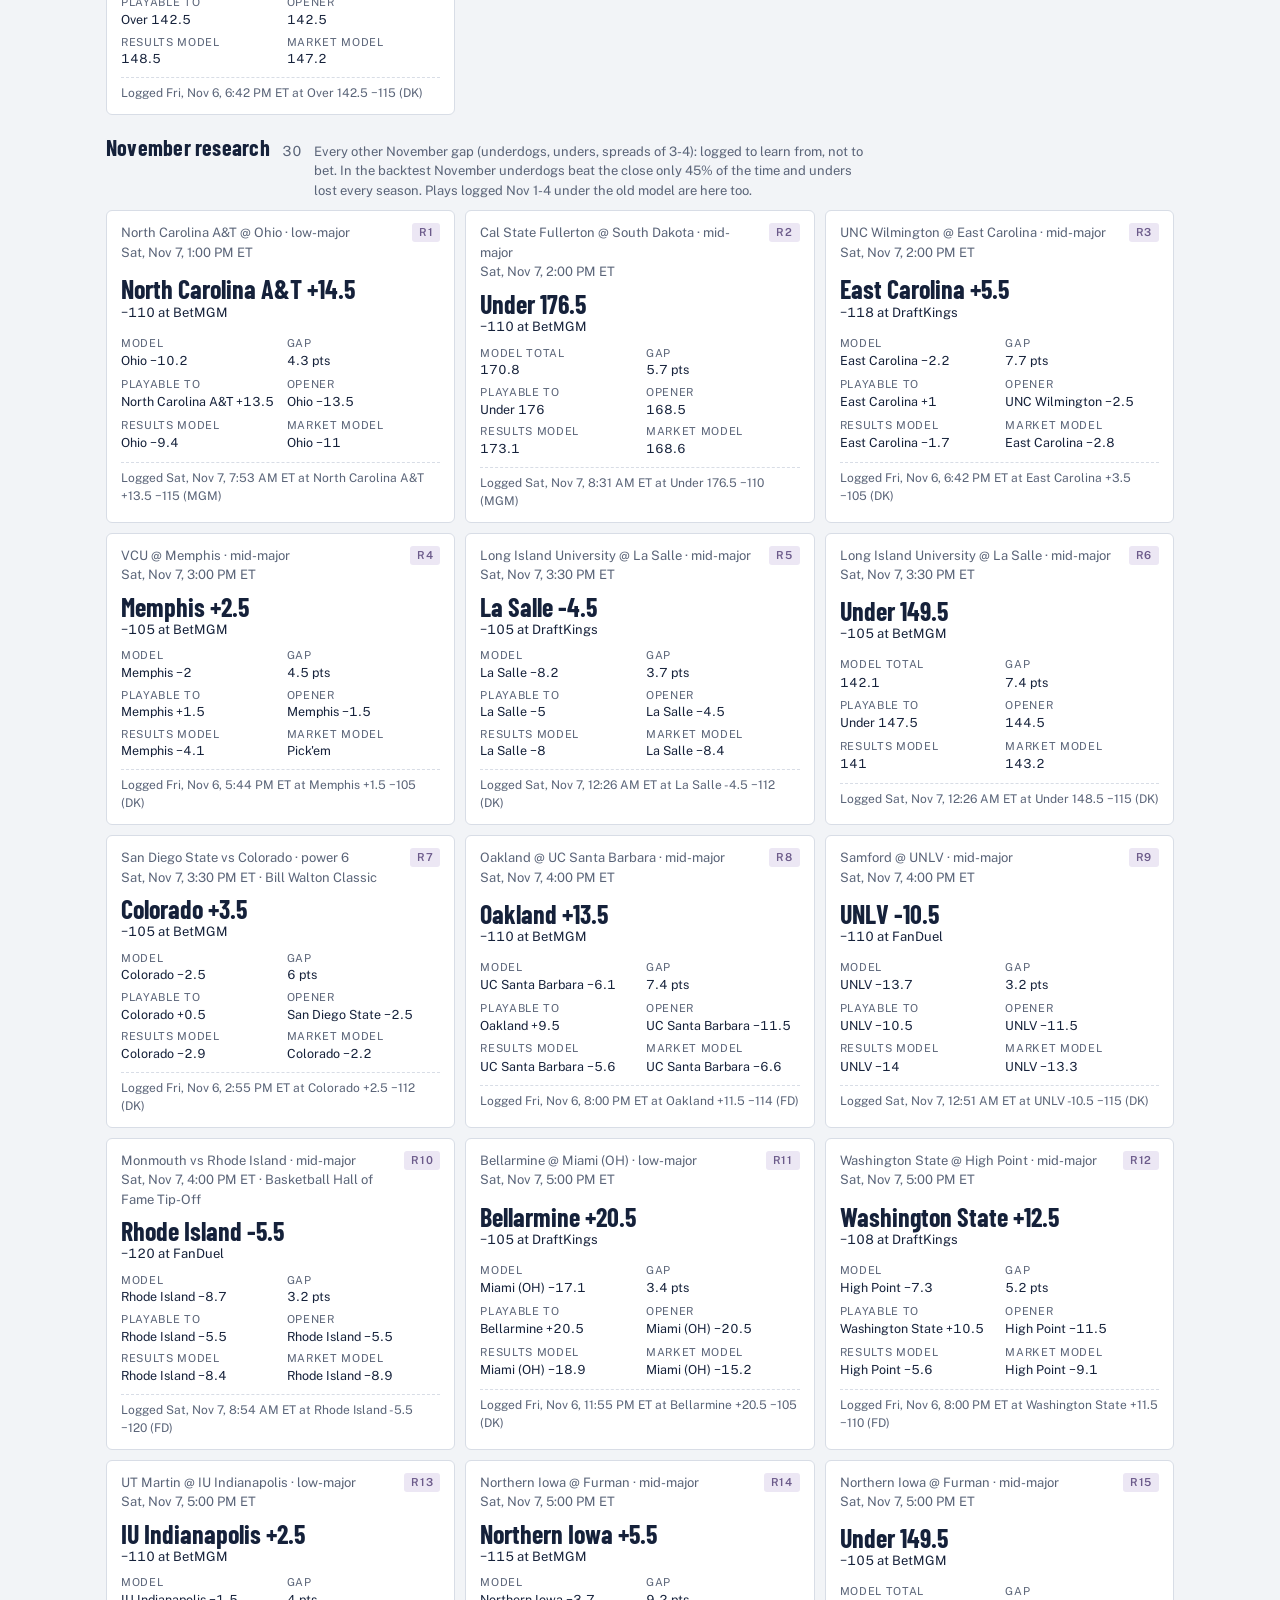
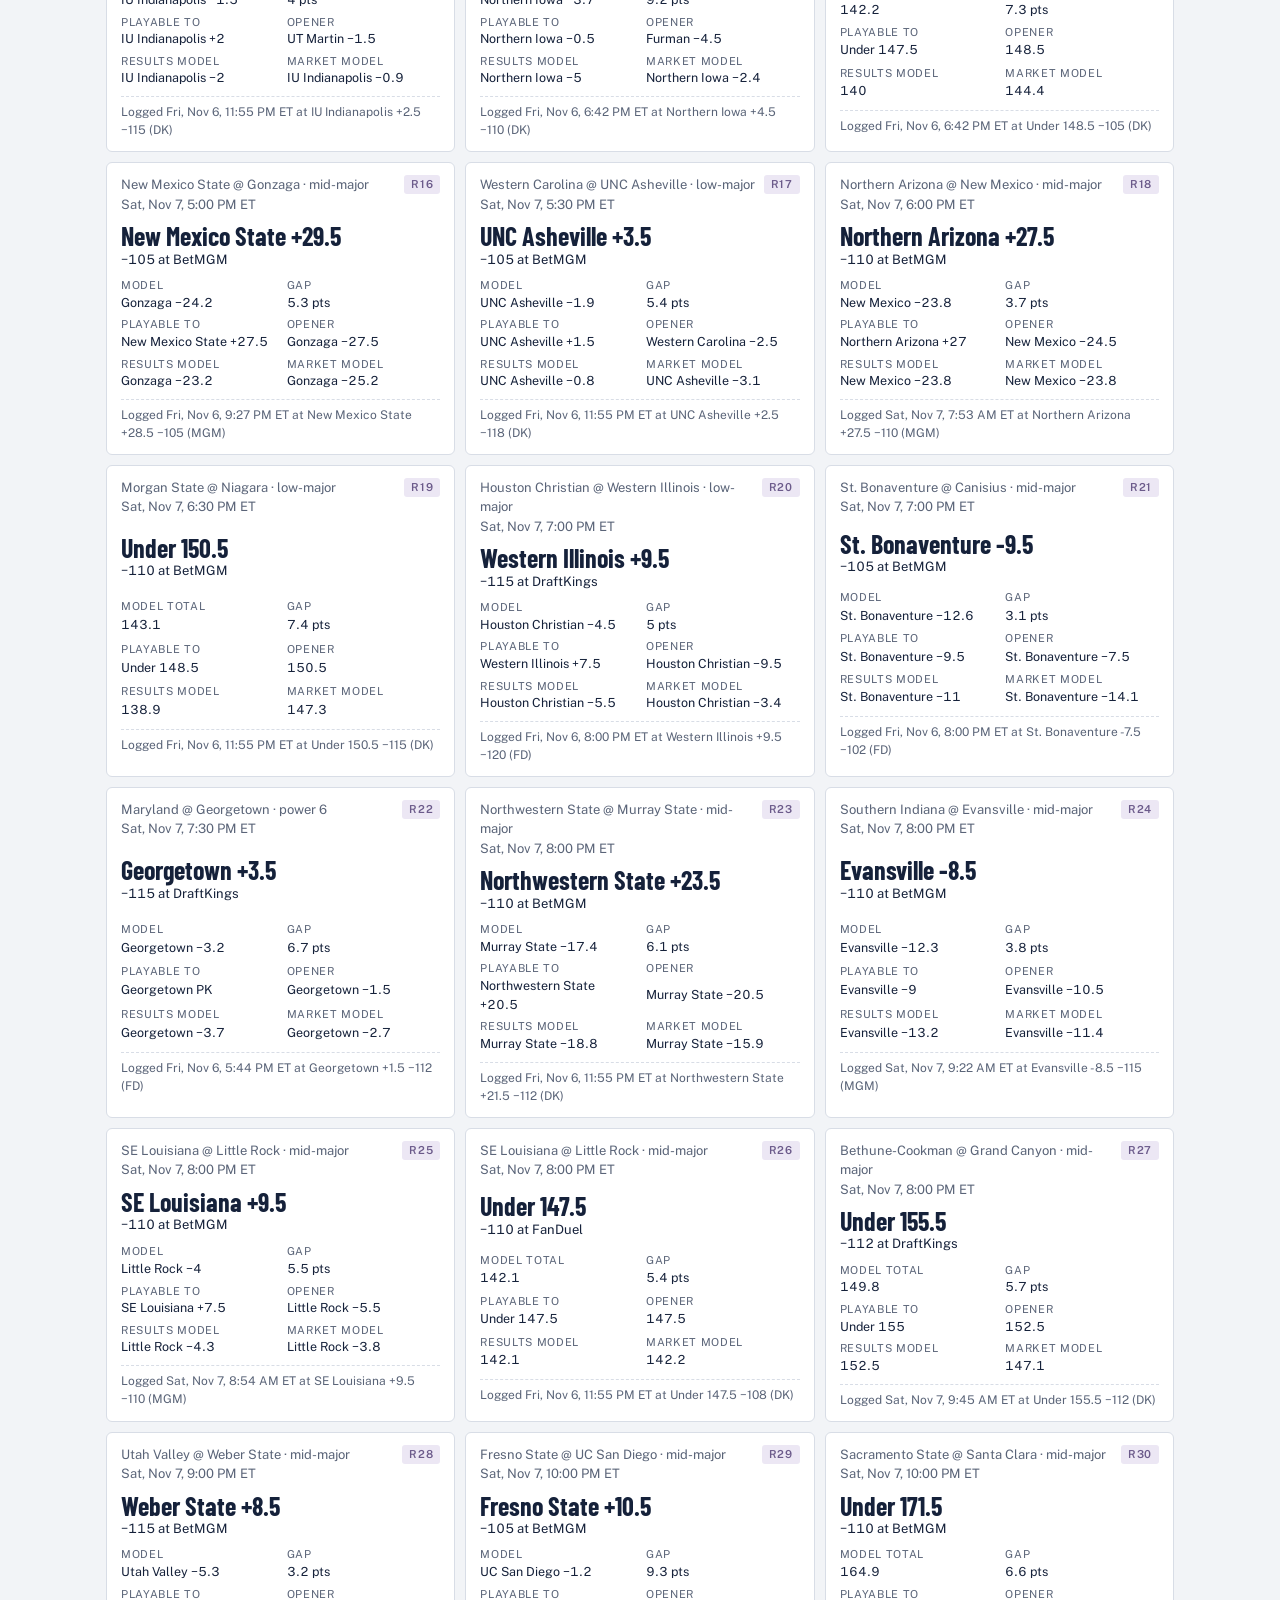
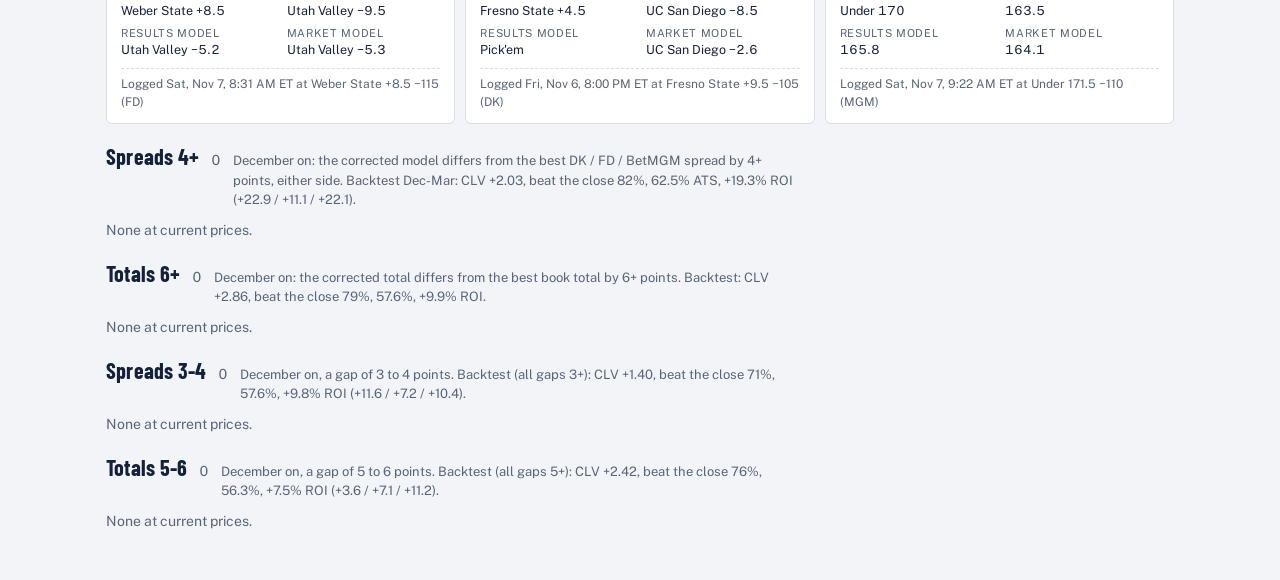
==== commit 28564fad: "Publish boards (cbb Sat Nov 07 09:45 AM ET)" ====
--- a/cbb/index.html
+++ b/cbb/index.html
@@ -49,7 +49,7 @@
 .cell { display: grid; grid-template-columns: auto 1fr; gap: 2px 10px; padding: 8px 12px; border-right: 1px solid var(--rule); border-bottom: 1px solid var(--rule); text-decoration: none; color: inherit; min-width: 0 }
 .cell:hover, .cell:focus-visible { background: var(--soft); outline: none }
 .code { grid-row: span 2; font: 700 22px/1 var(--display); align-self: center; min-width: 30px }
-.code.SPREAD { color: var(--gold) } .code.TOTAL { color: var(--tot) } .code.NOV { color: var(--nov) } .code.SPREAD_LEAN, .code.TOTAL_LEAN { color: var(--lean) }
+.code.SPREAD, .code.NOV_FAV { color: var(--gold) } .code.TOTAL, .code.NOV_OVER { color: var(--tot) } .code.NOV { color: var(--nov) } .code.SPREAD_LEAN, .code.TOTAL_LEAN { color: var(--lean) }
 .cell .pk { font-weight: 600; overflow-wrap: anywhere } .cell .px { font-size: 12px; color: var(--muted) }
 .empty { padding: 16px; color: var(--muted) }
 .tabs { display: flex; flex-wrap: wrap; gap: 6px; border-bottom: 1px solid var(--rule); padding-bottom: 8px }
@@ -72,6 +72,7 @@
 .kv div { display: grid } .kv span:first-child { color: var(--muted); font-size: 11px; text-transform: uppercase; letter-spacing: .06em }
 .pill { display: inline-block; font: 600 11px/1 var(--body); letter-spacing: .06em; text-transform: uppercase; padding: 4px 7px; border-radius: 3px; white-space: nowrap }
 .pill.SPREAD { background: var(--gold-soft); color: var(--gold) } .pill.TOTAL { background: var(--tot-soft); color: var(--tot) }
+.pill.NOV_FAV { background: var(--gold-soft); color: var(--gold) } .pill.NOV_OVER { background: var(--tot-soft); color: var(--tot) }
 .pill.NOV { background: var(--nov-soft); color: var(--nov) } .pill.SPREAD_LEAN, .pill.TOTAL_LEAN { background: var(--soft); color: var(--lean) }
 .pill.W { background: var(--win-soft); color: var(--win) } .pill.L { background: var(--loss-soft); color: var(--loss) } .pill.P, .pill.open, .pill.void { background: var(--soft); color: var(--muted) }
 .pill.void { text-decoration: line-through }
@@ -91,9 +92,9 @@
 @media (max-width: 520px) { h1 { font-size: 28px } header .meta { text-align: left } .card .pick { font-size: 23px } }
 @media (prefers-reduced-motion: no-preference) { .cell, .chip, .tab { transition: background-color .15s } }
 </style>
-<link rel="stylesheet" href="../bets.css?v=20261031161208">
-<link rel="stylesheet" href="../track.css?v=20261031161208">
-<script src="../track.js?v=20261031161208"></script>
+<link rel="stylesheet" href="../bets.css?v=20261107144544">
+<link rel="stylesheet" href="../track.css?v=20261107144544">
+<script src="../track.js?v=20261107144544"></script>
 
 <div class="wrap">
   <header>
@@ -138,15 +139,21 @@
 
 <script>
 const BOOKN = { DK: "DraftKings", FD: "FanDuel", MGM: "BetMGM" };
+// rules from research/EDGE.md (owner's call, Nov 4 2026); backtest = corrected blend vs the opener at -110, 2023-26
 const TIER = {
-  SPREAD: { name: "Spreads 4+", code: "S", note: "December on: the blend model differs from the best DK / FD / BetMGM spread by 4+ points. Backtest against the opener, Dec-Mar 2023-26: CLV +1.87 pts, beat the close 74%, 59.8% ATS (251 plays)." },
-  TOTAL: { name: "Totals 6+", code: "T", note: "December on: the blend total differs from the best book total by 6+ points. Backtest: CLV +2.90 pts, beat the close 82%, 59.1% (465 plays)." },
-  SPREAD_LEAN: { name: "Spreads 3-4", code: "s", note: "Gap of 3 to 4 points. Backtest (all gaps 3+): CLV +1.32, beat the close 68%, 55.7% (922 plays)." },
-  TOTAL_LEAN: { name: "Totals 5-6", code: "t", note: "Gap of 5 to 6 points. Backtest (all gaps 5+): CLV +2.29, beat the close 77%, 56.2% (1,041 plays)." },
-  NOV: { name: "November", code: "N", note: "November games at the same gaps (spreads 3+, totals 5+). Weak in the backtest for every model (CLV about +0.5): ratings still lean on last season. Kept apart so it doesn't cloud the verdict." },
+  NOV_FAV: { name: "Nov favourites 4+", code: "F", note: "November: the corrected model backs the FAVOURITE by 4+ points more than the best DK / FD / BetMGM spread. Backtest: CLV +1.32, beat the close 67%, 56.4% ATS, +7.7% ROI, positive all three seasons (+7.3 / +4.9 / +10.0). Nov 1-3 2026 (not used to pick the rule): 15-8, CLV +1.35." },
+  NOV_OVER: { name: "Nov overs 5+", code: "O", note: "November: the corrected total is 5+ points OVER the best book total. Backtest: CLV +1.82, beat the close 67%, 56.7%, +8.2% ROI (+20.6 / +2.3 / +4.6). Nov 1-3 2026: CLV +1.38, 62.5% beat the close." },
+  SPREAD: { name: "Spreads 4+", code: "S", note: "December on: the corrected model differs from the best DK / FD / BetMGM spread by 4+ points, either side. Backtest Dec-Mar: CLV +2.03, beat the close 82%, 62.5% ATS, +19.3% ROI (+22.9 / +11.1 / +22.1)." },
+  TOTAL: { name: "Totals 6+", code: "T", note: "December on: the corrected total differs from the best book total by 6+ points. Backtest: CLV +2.86, beat the close 79%, 57.6%, +9.9% ROI." },
+  SPREAD_LEAN: { name: "Spreads 3-4", code: "s", note: "December on, a gap of 3 to 4 points. Backtest (all gaps 3+): CLV +1.40, beat the close 71%, 57.6%, +9.8% ROI (+11.6 / +7.2 / +10.4)." },
+  TOTAL_LEAN: { name: "Totals 5-6", code: "t", note: "December on, a gap of 5 to 6 points. Backtest (all gaps 5+): CLV +2.42, beat the close 76%, 56.3%, +7.5% ROI (+3.6 / +7.1 / +11.2)." },
+  NOV: { name: "November research", code: "R", note: "Every other November gap (underdogs, unders, spreads of 3-4): logged to learn from, not to bet. In the backtest November underdogs beat the close only 45% of the time and unders lost every season. Plays logged Nov 1-4 under the old model are here too." },
 };
-const ORDER = ["SPREAD", "TOTAL", "SPREAD_LEAN", "TOTAL_LEAN", "NOV"];
-const MAIN = ["SPREAD", "TOTAL"];   // the Today tab's default view
+const ORDER = ["NOV_FAV", "NOV_OVER", "SPREAD", "TOTAL", "SPREAD_LEAN", "TOTAL_LEAN", "NOV"];
+const MAIN = ["NOV_FAV", "NOV_OVER", "SPREAD", "TOTAL"];   // "Main plays": the rules that showed positive ROI
+const DT = e => e.tier;
+const dtName = k => TIER[k] ? TIER[k].name : k;
+const SHOW = ["NOV_FAV", "NOV_OVER", "SPREAD", "TOTAL", "SPREAD_LEAN", "TOTAL_LEAN", "NOV"];
 const UNIT = 10;   // $ per unit, for the paper dollars on Today / Results
 const esc = s => String(s ?? "").replace(/[&<>"]/g, c => ({ "&": "&amp;", "<": "&lt;", ">": "&gt;", '"': "&quot;" }[c]));
 const sgn = (v, d = 1) => v == null || isNaN(v) ? "–" : (v > 0 ? "+" : v < 0 ? "−" : "") + Math.abs(v).toFixed(d).replace(/\.0$/, "");
@@ -189,15 +196,24 @@
   if (S.live_ok === false) { b.hidden = false; b.className = "banner warn"; b.textContent = "Some scoreboards could not be loaded on the last check; prices may be from an earlier check."; }
   else if (ageH != null && ageH > 2) { b.hidden = false; b.className = "banner warn"; b.innerHTML = `<b>Prices are ${Math.round(ageH)} hours old</b> (last checked ${esc(S.generated)}). The board's last checks didn't run, so lines may have moved.`; }
   else if (!(S.games || []).length) { b.hidden = false; b.className = "banner"; b.textContent = "No D1 games with lines in the next few days yet. The season tips off Monday, November 2; lines usually post the night before."; }
-
-  // records strip
-  const sm = S.summary || {};
-  document.getElementById("records").innerHTML = ORDER.map(k => {
-    const r = sm[k] || {}, u = r.units ?? 0;
-    return `<div class="rec"><span class="lab">${TIER[k].name}</span><span class="wl num">${r.w || 0}-${r.l || 0}${r.p ? "-" + r.p : ""}</span>
-      <span class="sub num"><span class="${u > 0 ? "pos" : u < 0 ? "neg" : ""}">${sgn(u, 2)}u</span> · ROI ${r.roi == null ? "–" : sgn(r.roi * 100, 1) + "%"} · ${r.open || 0} pending</span>
-      <span class="sub num">CLV ${r.clv_avg == null ? "–" : sgn(r.clv_avg, 2) + " pts"} · beat close ${pct(r.beat_close)}</span></div>`;
-  }).join("");
+  const inNov = new Date().toLocaleDateString("en-CA", { timeZone: "America/New_York" }).slice(5, 7) === "11";
+  if (b.hidden && inNov) { b.hidden = false; b.className = "banner";
+    b.innerHTML = "<b>November rules (since Nov 4):</b> the main plays are <b>favourites</b> with a spread gap of 4+ and <b>overs</b> with a total gap of 5+, from the corrected model; everything else in November is research. The December tiers start <b>December 1</b>. Plays logged Nov 1-4 used the old model and sit in November research."; }
+
+  // records strip: everything first, then each group that has plays, then the empty ones
+  const full = (S.fullLedger || S.ledger || []).filter(e => e.status !== "void");
+  const rec = rows => { const g = rows.filter(e => ["W", "L", "P"].includes(e.status)), c = g.map(e => e.clv).filter(v => v != null);
+    const w = g.filter(e => e.status === "W").length, l = g.filter(e => e.status === "L").length, u = g.reduce((a, e) => a + (e.units || 0), 0);
+    const risk = g.filter(e => e.status !== "P").reduce((a, e) => a + (e.stake || 0), 0);
+    return { w, l, p: g.length - w - l, u, roi: risk ? u / risk : null, open: rows.filter(e => e.status === "open").length,
+             clv: c.length ? c.reduce((a, v) => a + v, 0) / c.length : null, beat: c.length ? c.filter(v => v > 0).length / c.length : null }; };
+  const box = (lab, r, note) => `<div class="rec"><span class="lab">${lab}</span><span class="wl num">${r.w}-${r.l}${r.p ? "-" + r.p : ""}</span>
+      <span class="sub num"><span class="${r.u > 0 ? "pos" : r.u < 0 ? "neg" : ""}">${sgn(r.u, 2)}u</span> · ROI ${r.roi == null ? "–" : sgn(r.roi * 100, 1) + "%"} · ${r.open} pending</span>
+      <span class="sub num">${note || `CLV ${r.clv == null ? "–" : sgn(r.clv, 2) + " pts"} · beat close ${pct(r.beat)}`}</span></div>`;
+  const groups = SHOW.map(k => [k, full.filter(e => DT(e) === k)]).sort((a, b) => (b[1].length > 0) - (a[1].length > 0));
+  document.getElementById("records").innerHTML = box("Main plays", rec(full.filter(e => MAIN.includes(e.tier)))) + box("All plays", rec(full)) + groups.map(([k, rows]) =>
+    box(dtName(k), rec(rows), !rows.length && ["SPREAD", "TOTAL", "SPREAD_LEAN", "TOTAL_LEAN"].includes(k) && inNov ? "Starts December 1"
+      : !rows.length && ["NOV_FAV", "NOV_OVER"].includes(k) ? "New rule since Nov 4" : null)).join("");
 
   // card of open plays
   const counters = {};
@@ -236,7 +252,7 @@
       <div class="kv">${mk}</div>
       <div class="logline">${log}</div></article>`;
   };
-  document.getElementById("p-plays").innerHTML = ORDER.map(t => {
+  document.getElementById("p-plays").innerHTML = ORDER.slice().sort((a, b) => plays.some(p => p.tier === b) - plays.some(p => p.tier === a)).map(t => {
     const ps = plays.filter(p => p.tier === t);
     return `<div class="group"><div class="group-head"><h2>${TIER[t].name}</h2><span class="muted num">${ps.length}</span><p>${TIER[t].note}</p></div>
       ${ps.length ? `<div class="cards">${ps.map(card).join("")}</div>` : `<div class="muted">None at current prices.</div>`}</div>`;
@@ -255,15 +271,16 @@
     : { kind: "ok", text: `Still a play: ${p.pick} ${odds(p.odds)} at ${BOOKN[p.book] || p.book}` };
   const trackRows = (S.fullLedger || S.ledger || []).filter(e => e.status !== "void").map(e => {
     const p = anyPlay[e.id] && anyPlay[e.id].tier === e.tier ? anyPlay[e.id] : null;
-    return { id: e.id, date: etDate(e.kickoff), kickoff: etTxt(e.kickoff), sortKey: String(e.kickoff), week: e.week, tier: e.tier,
-             label: TIER[e.tier] ? TIER[e.tier].name : e.tier, money: MAIN.includes(e.tier), status: e.status, units: e.units, stake: e.stake,
+    return { id: e.id, date: etDate(e.kickoff), kickoff: etTxt(e.kickoff), sortKey: String(e.kickoff), week: e.week, tier: DT(e),
+             label: dtName(DT(e)), money: MAIN.includes(e.tier), status: e.status, units: e.units, stake: e.stake,
              clv: e.clv, pick: e.pick, matchup: e.matchup, odds: odds(e.odds), app: BOOKN[e.book] || e.book, final: e.final, logged: etTxt(e.flagged),
              playTo: playTo(e, p), now: e.status === "open" ? nowOf(games[e.game_id], p) : null };
   });
   const todayET = new Date().toLocaleDateString("en-CA", { timeZone: "America/New_York" });
+  // paper board: open on every play (the main tiers only start in December)
   Track.renderToday(document.getElementById("p-today"), { rows: trackRows, unit: UNIT, today: todayET, mainLabel: "Main plays" });
   Track.renderResults(document.getElementById("p-results"), { rows: trackRows, unit: UNIT, today: todayET, week: S.week || 1,
-    tiers: [["money", "Main (spreads 4+, totals 6+)"], ...ORDER.map(t => [t, TIER[t].name]), ["all", "All plays"]] });
+    tiers: [["money", "Main plays"], ...SHOW.map(k => [k, dtName(k)]), ["all", "All plays"]] });
 
   // all games
   const flagged = new Set(plays.map(p => p.game_id));
@@ -320,12 +337,13 @@
     <p>Nothing here is a bet yet. Every play is tracked at 1 unit so the model can earn a live record; which plays (if any) become money tiers is the owner's call once the live CLV is in.</p>
     <h2>What the model does</h2>
     <p>Two ratings for every D1 team, refit each run from this season's finished games (older games count less) and pulled toward last season's final ratings and the team's conference. The <b>results model</b> rates teams on points scored and allowed. The <b>market model</b> rates them on the points earlier games' closing lines expected them to score. The board uses the average of the two (the blend), compared with the current DraftKings, FanDuel and BetMGM prices; the best of the three is logged.</p>
+    <p><b>Two corrections since Nov 4.</b> The ratings are pulled toward their priors, so raw margins run about 7% too narrow and the model kept backing big underdogs: margins are multiplied by ${S.model ? S.model.margin_scale.toFixed(3) : "about 1.06"} (fitted on past seasons). The model's scoring level can also drift from the market's (this season it opened about 5 points under the books, so it backed nearly every under): totals are measured against the market, minus the model's average gap to the opening totals over the last ${R.level_days} days${S.model && S.model.total_level != null ? ` (now ${sgn(S.model.total_level)} pts)` : ""}.</p>
     <h2>Rules</h2>
-    <ul><li>Spreads: gap ${R.spread_lean}+ points logged (${R.spread}+ is the main tier); gaps of ${R.max_spread}+ are not logged (usually news the model can't see).</li>
-      <li>Totals: gap ${R.total_lean}+ (${R.total}+ main); ${R.max_total}+ not logged.</li>
-      <li>November games are their own tier. No prices worse than ${R.worst_odds}. A book ${R.stale_spread}+ points off the market (spread) or ${R.stale_total}+ (total) is ignored as stale.</li>
+    <ul><li>November: main plays are favourites with a spread gap of ${R.spread}+ and overs with a total gap of ${R.total_lean}+; other gaps of ${R.spread_lean}+ / ${R.total_lean}+ are logged as research.</li>
+      <li>December on: spreads ${R.spread_lean}-${R.spread} and ${R.spread}+, totals ${R.total_lean}-${R.total} and ${R.total}+, either side.</li>
+      <li>Spread gaps of ${R.max_spread}+ and total gaps of ${R.max_total}+ are not logged (usually news the model can't see). No prices worse than ${R.worst_odds}. A book ${R.stale_spread}+ points off the market (spread) or ${R.stale_total}+ (total) is ignored as stale.</li>
       <li>A play logged in a lower tier that later clears a higher one is logged again at the new price.</li></ul>
-    <h2>What the backtest found (2023-24 to 2025-26)</h2>
+    <h2>What the backtest found (corrected model, 2023-24 to 2025-26, research/EDGE.md)</h2>
     <ul><li>${esc(B.spread)}</li><li>${esc(B.total)}</li><li>${esc(B.nov)}</li></ul>
     <p>${esc(B.caveat)}</p>
     <p>Live CLV here is measured from the best of three books, so it also includes the value of shopping for the best number; the backtest's CLV was from the single opener. Compare the Openers tab before reading too much into either.</p>
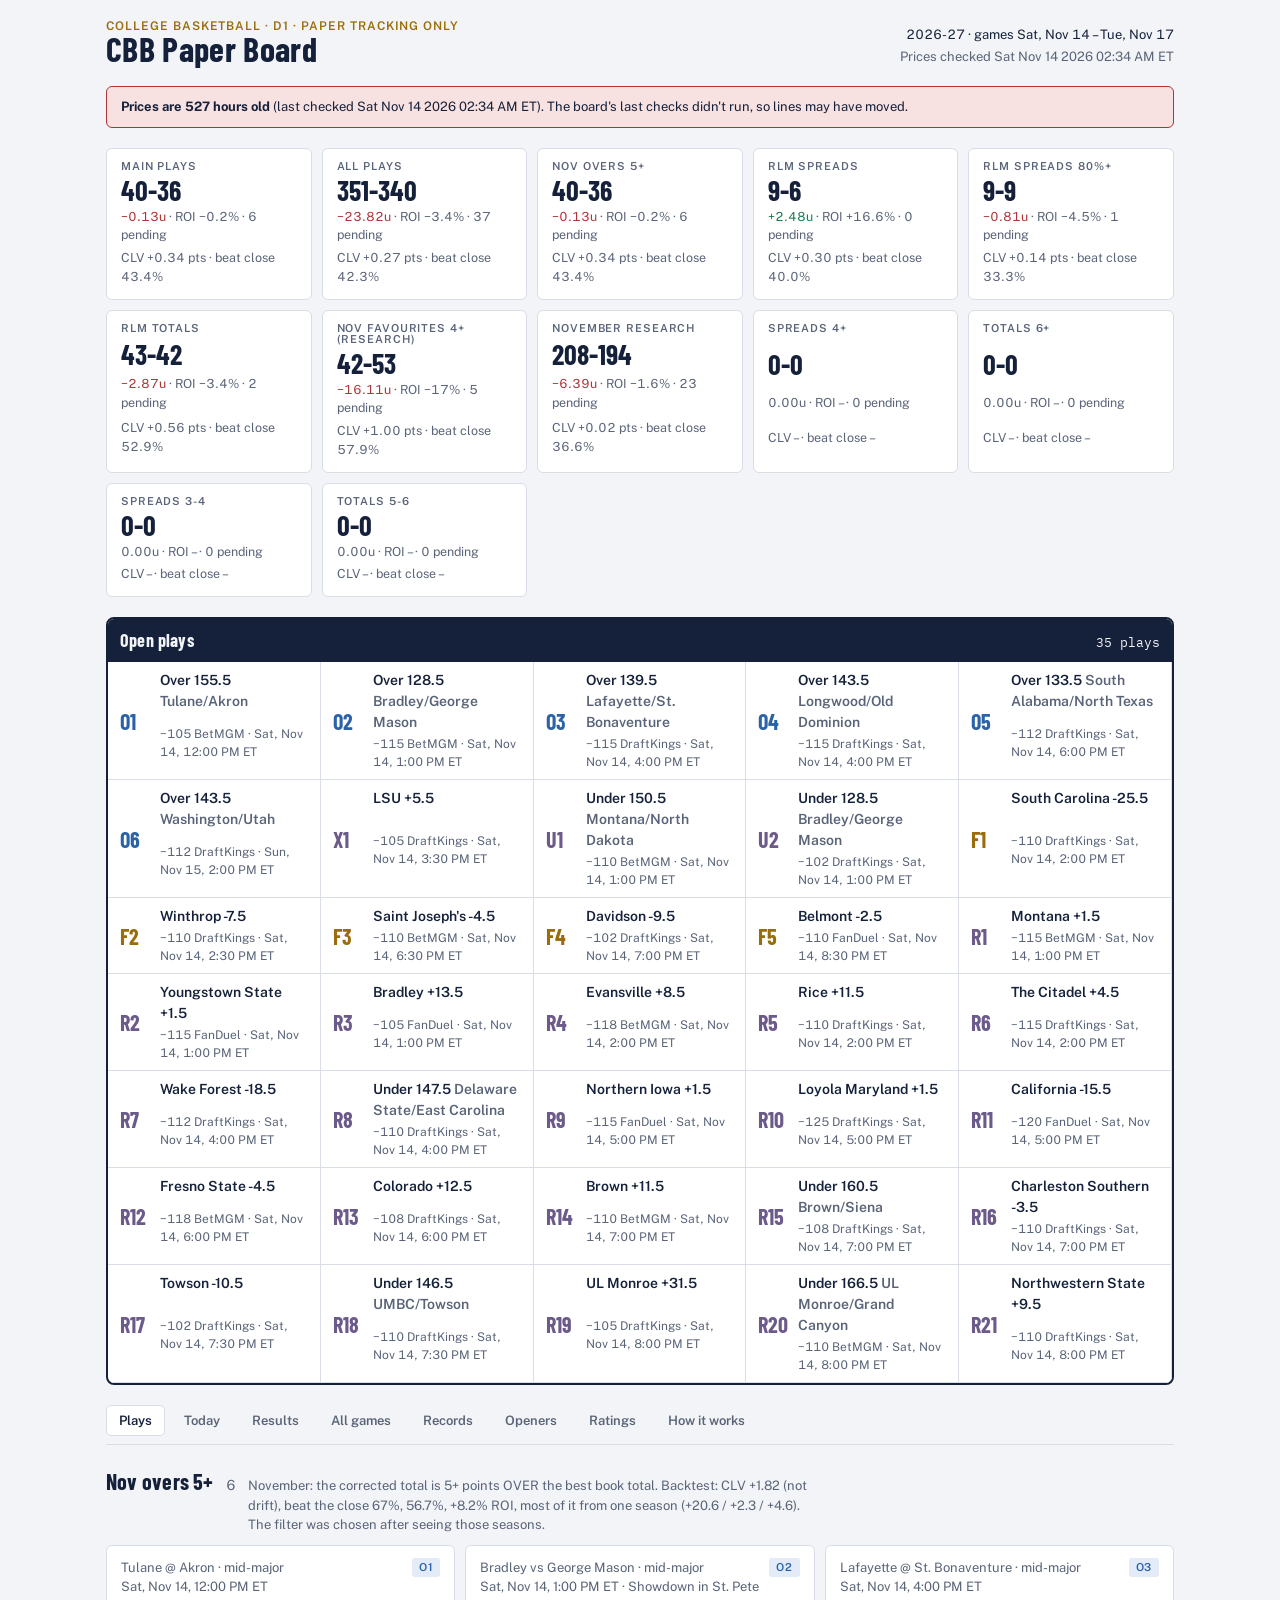
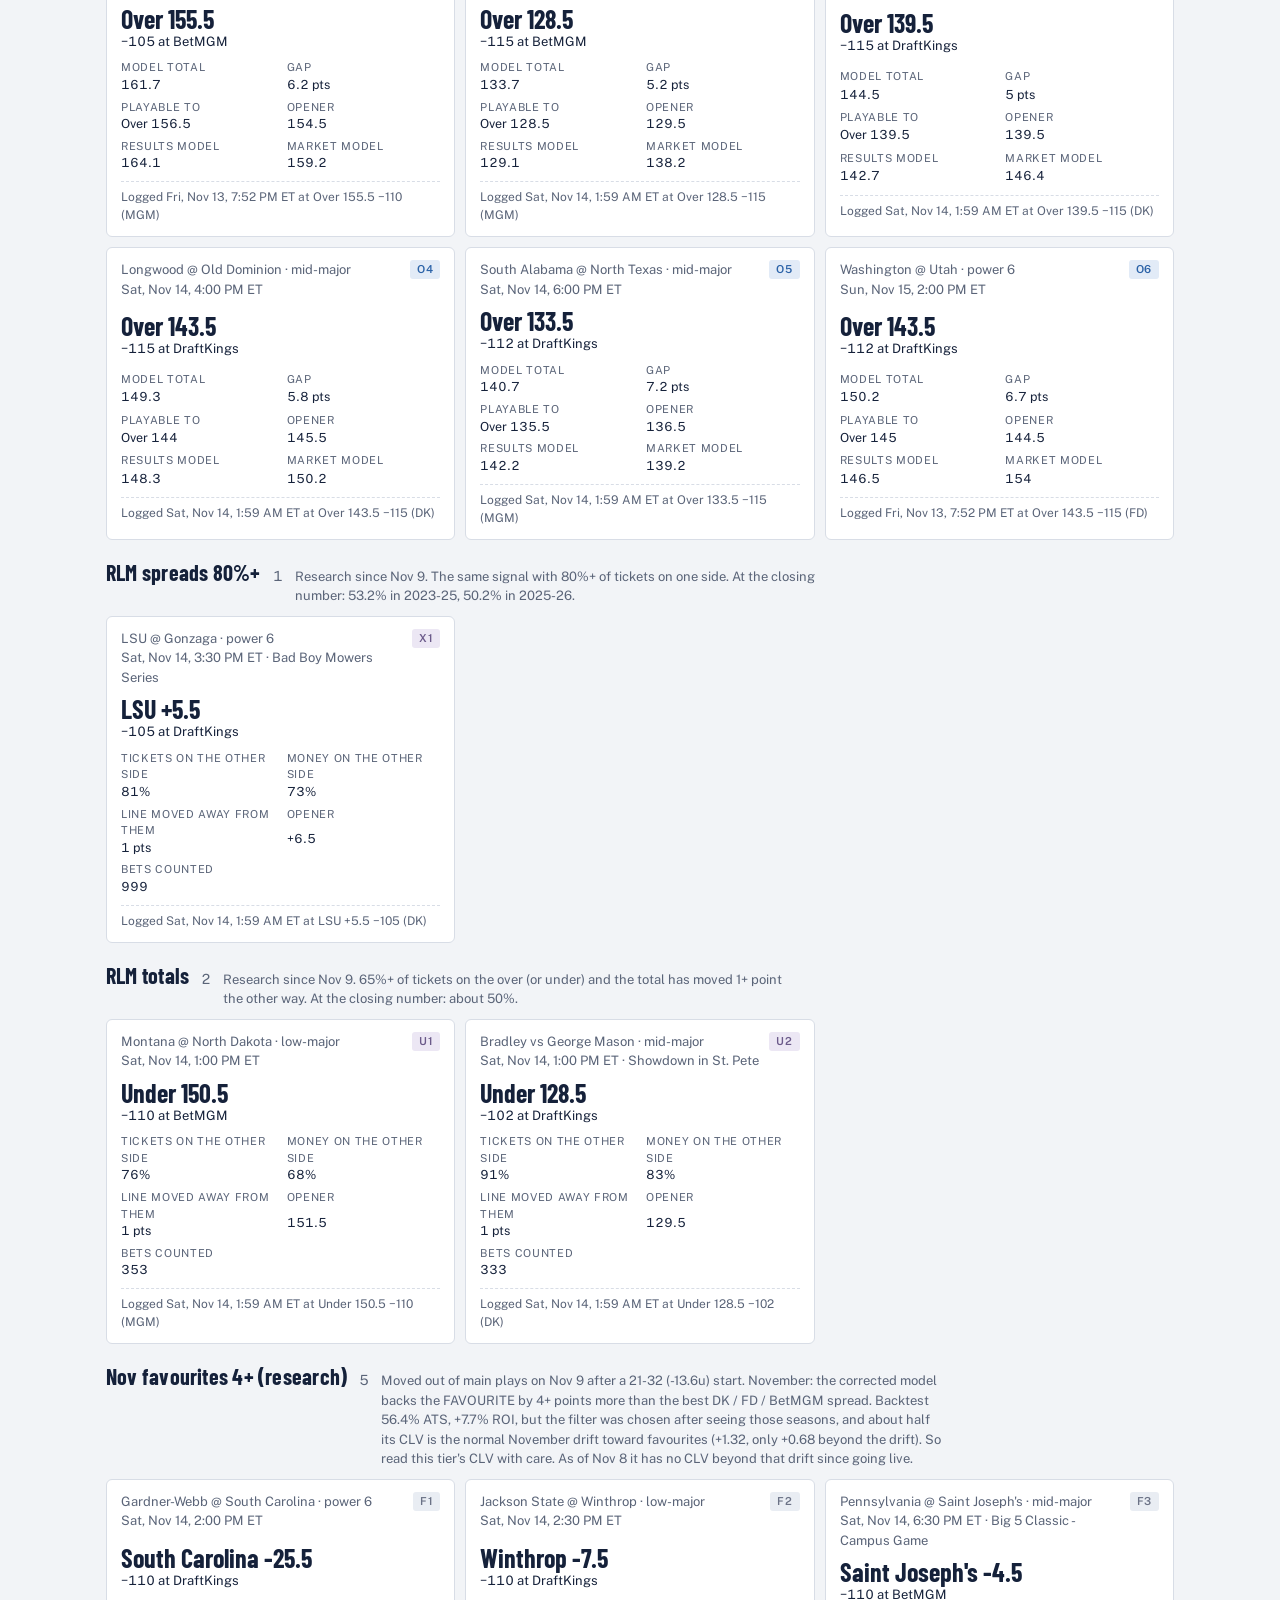
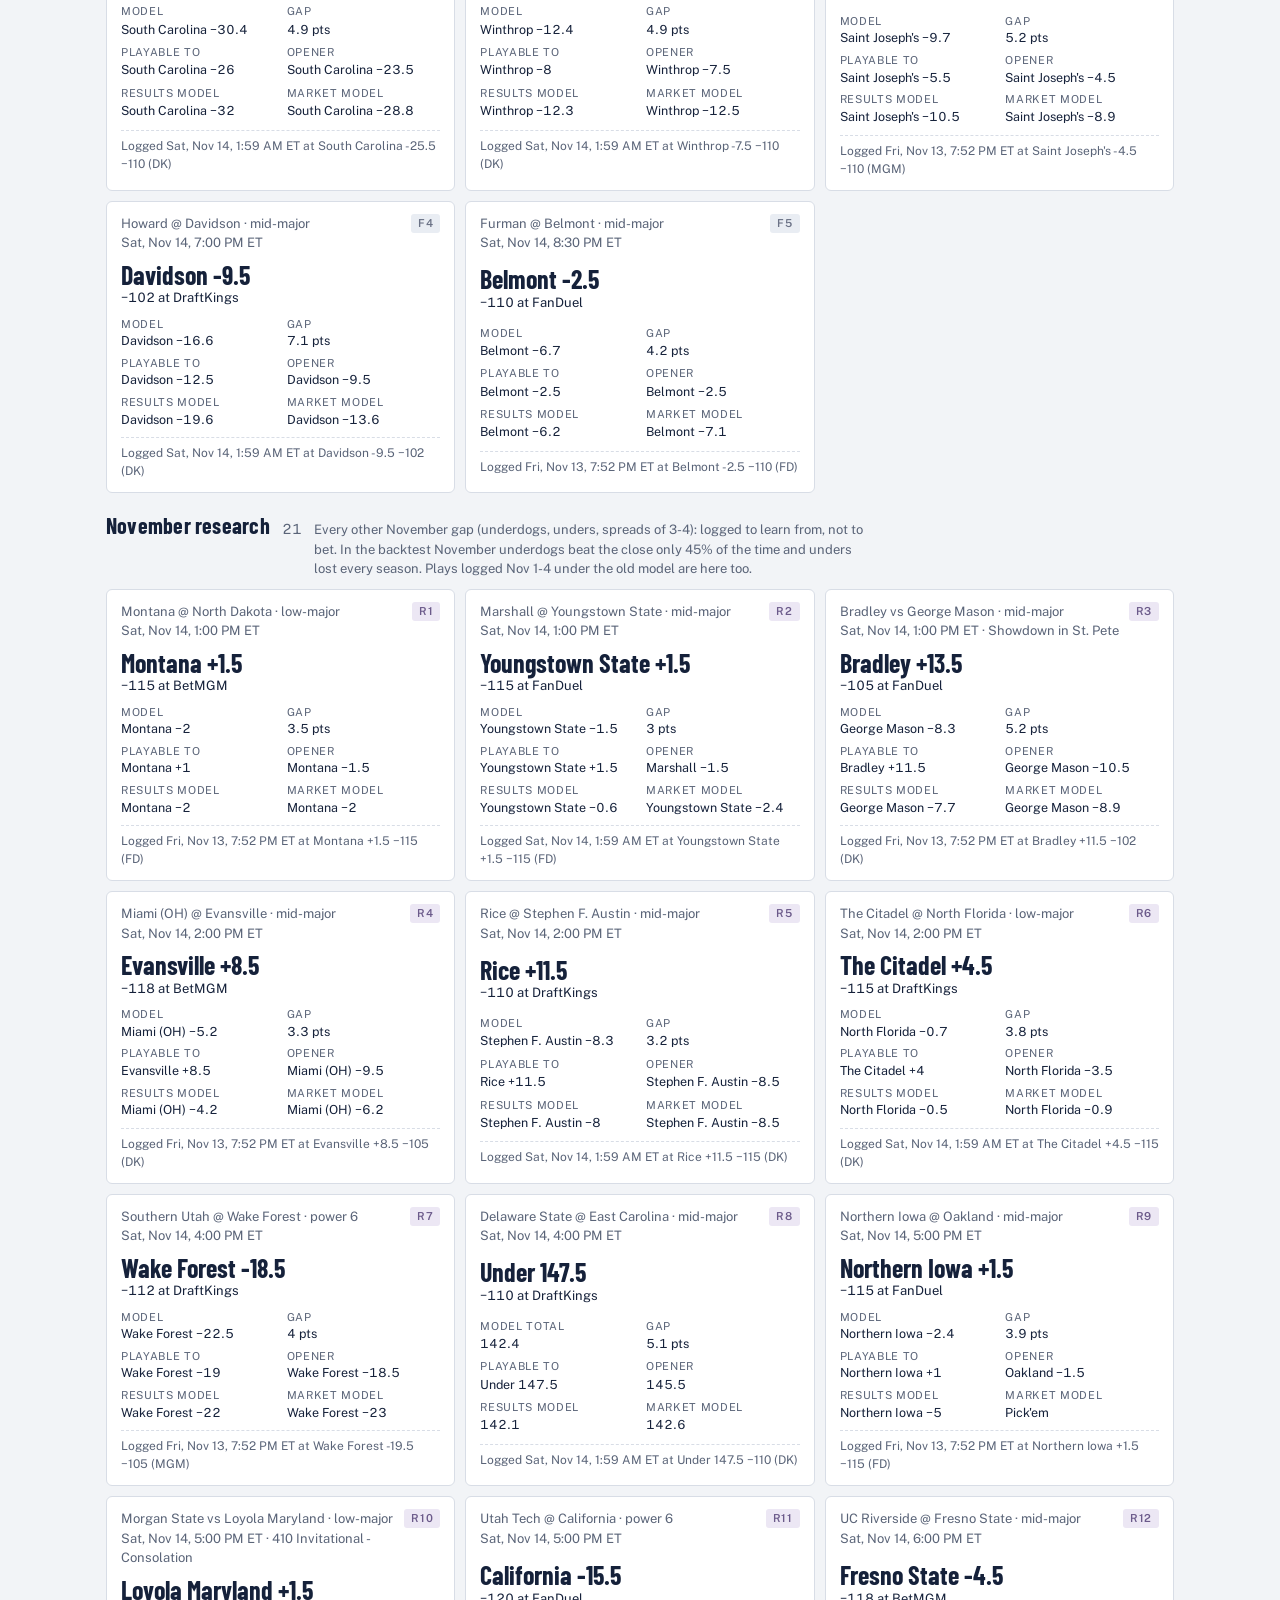
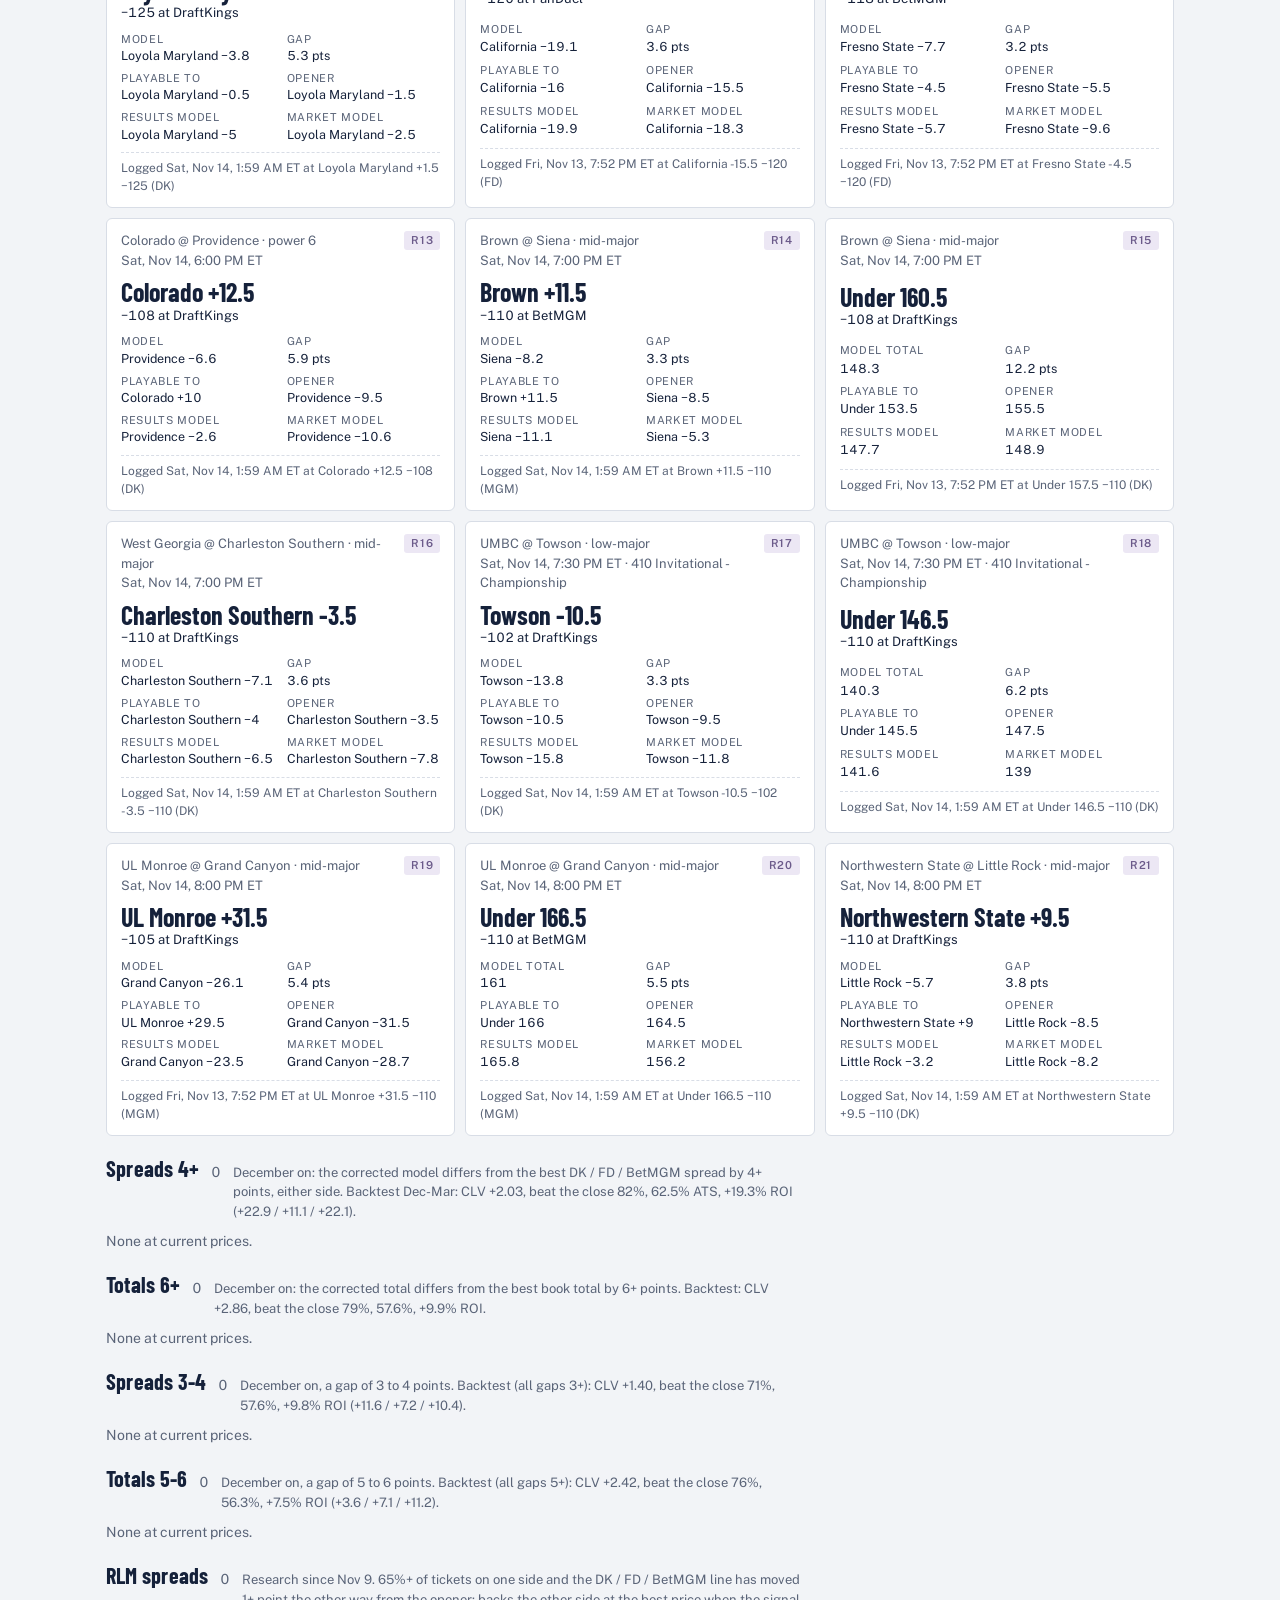
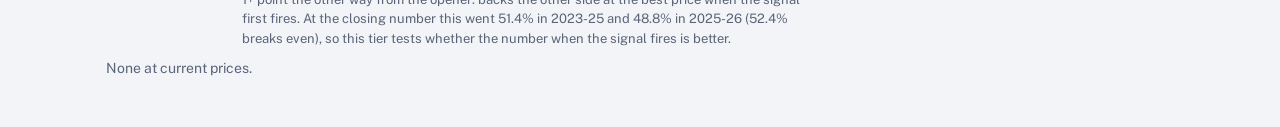
==== commit 29b6f9ed: "Publish boards (nfl Sat Nov 14 05:30 AM ET)" ====
--- a/cbb/index.html
+++ b/cbb/index.html
@@ -49,7 +49,7 @@
 .cell { display: grid; grid-template-columns: auto 1fr; gap: 2px 10px; padding: 8px 12px; border-right: 1px solid var(--rule); border-bottom: 1px solid var(--rule); text-decoration: none; color: inherit; min-width: 0 }
 .cell:hover, .cell:focus-visible { background: var(--soft); outline: none }
 .code { grid-row: span 2; font: 700 22px/1 var(--display); align-self: center; min-width: 30px }
-.code.SPREAD, .code.NOV_FAV { color: var(--gold) } .code.TOTAL, .code.NOV_OVER { color: var(--tot) } .code.NOV { color: var(--nov) } .code.SPREAD_LEAN, .code.TOTAL_LEAN { color: var(--lean) }
+.code.RLM, .code.RLM_80, .code.RLM_T { color: var(--nov) } .code.SPREAD, .code.NOV_FAV { color: var(--gold) } .code.TOTAL, .code.NOV_OVER { color: var(--tot) } .code.NOV { color: var(--nov) } .code.SPREAD_LEAN, .code.TOTAL_LEAN { color: var(--lean) }
 .cell .pk { font-weight: 600; overflow-wrap: anywhere } .cell .px { font-size: 12px; color: var(--muted) }
 .empty { padding: 16px; color: var(--muted) }
 .tabs { display: flex; flex-wrap: wrap; gap: 6px; border-bottom: 1px solid var(--rule); padding-bottom: 8px }
@@ -72,7 +72,7 @@
 .kv div { display: grid } .kv span:first-child { color: var(--muted); font-size: 11px; text-transform: uppercase; letter-spacing: .06em }
 .pill { display: inline-block; font: 600 11px/1 var(--body); letter-spacing: .06em; text-transform: uppercase; padding: 4px 7px; border-radius: 3px; white-space: nowrap }
 .pill.SPREAD { background: var(--gold-soft); color: var(--gold) } .pill.TOTAL { background: var(--tot-soft); color: var(--tot) }
-.pill.NOV_FAV { background: var(--gold-soft); color: var(--gold) } .pill.NOV_OVER { background: var(--tot-soft); color: var(--tot) }
+.pill.RLM, .pill.RLM_80, .pill.RLM_T { background: var(--nov-soft); color: var(--nov) } .pill.NOV_FAV { background: var(--soft); color: var(--lean) } .pill.NOV_OVER { background: var(--tot-soft); color: var(--tot) }
 .pill.NOV { background: var(--nov-soft); color: var(--nov) } .pill.SPREAD_LEAN, .pill.TOTAL_LEAN { background: var(--soft); color: var(--lean) }
 .pill.W { background: var(--win-soft); color: var(--win) } .pill.L { background: var(--loss-soft); color: var(--loss) } .pill.P, .pill.open, .pill.void { background: var(--soft); color: var(--muted) }
 .pill.void { text-decoration: line-through }
@@ -92,9 +92,9 @@
 @media (max-width: 520px) { h1 { font-size: 28px } header .meta { text-align: left } .card .pick { font-size: 23px } }
 @media (prefers-reduced-motion: no-preference) { .cell, .chip, .tab { transition: background-color .15s } }
 </style>
-<link rel="stylesheet" href="../bets.css?v=20261107144544">
-<link rel="stylesheet" href="../track.css?v=20261107144544">
-<script src="../track.js?v=20261107144544"></script>
+<link rel="stylesheet" href="../bets.css?v=20261114073500">
+<link rel="stylesheet" href="../track.css?v=20261114073500">
+<script src="../track.js?v=20261114073500"></script>
 
 <div class="wrap">
   <header>
@@ -141,19 +141,22 @@
 const BOOKN = { DK: "DraftKings", FD: "FanDuel", MGM: "BetMGM" };
 // rules from research/EDGE.md (owner's call, Nov 4 2026); backtest = corrected blend vs the opener at -110, 2023-26
 const TIER = {
-  NOV_FAV: { name: "Nov favourites 4+", code: "F", note: "November: the corrected model backs the FAVOURITE by 4+ points more than the best DK / FD / BetMGM spread. Backtest: CLV +1.32, beat the close 67%, 56.4% ATS, +7.7% ROI, positive all three seasons (+7.3 / +4.9 / +10.0). Nov 1-3 2026 (not used to pick the rule): 15-8, CLV +1.35." },
-  NOV_OVER: { name: "Nov overs 5+", code: "O", note: "November: the corrected total is 5+ points OVER the best book total. Backtest: CLV +1.82, beat the close 67%, 56.7%, +8.2% ROI (+20.6 / +2.3 / +4.6). Nov 1-3 2026: CLV +1.38, 62.5% beat the close." },
+  NOV_FAV: { name: "Nov favourites 4+ (research)", code: "F", note: "Moved out of main plays on Nov 9 after a 21-32 (-13.6u) start. November: the corrected model backs the FAVOURITE by 4+ points more than the best DK / FD / BetMGM spread. Backtest 56.4% ATS, +7.7% ROI, but the filter was chosen after seeing those seasons, and about half its CLV is the normal November drift toward favourites (+1.32, only +0.68 beyond the drift). So read this tier's CLV with care. As of Nov 8 it has no CLV beyond that drift since going live." },
+  NOV_OVER: { name: "Nov overs 5+", code: "O", note: "November: the corrected total is 5+ points OVER the best book total. Backtest: CLV +1.82 (not drift), beat the close 67%, 56.7%, +8.2% ROI, most of it from one season (+20.6 / +2.3 / +4.6). The filter was chosen after seeing those seasons." },
   SPREAD: { name: "Spreads 4+", code: "S", note: "December on: the corrected model differs from the best DK / FD / BetMGM spread by 4+ points, either side. Backtest Dec-Mar: CLV +2.03, beat the close 82%, 62.5% ATS, +19.3% ROI (+22.9 / +11.1 / +22.1)." },
   TOTAL: { name: "Totals 6+", code: "T", note: "December on: the corrected total differs from the best book total by 6+ points. Backtest: CLV +2.86, beat the close 79%, 57.6%, +9.9% ROI." },
   SPREAD_LEAN: { name: "Spreads 3-4", code: "s", note: "December on, a gap of 3 to 4 points. Backtest (all gaps 3+): CLV +1.40, beat the close 71%, 57.6%, +9.8% ROI (+11.6 / +7.2 / +10.4)." },
   TOTAL_LEAN: { name: "Totals 5-6", code: "t", note: "December on, a gap of 5 to 6 points. Backtest (all gaps 5+): CLV +2.42, beat the close 76%, 56.3%, +7.5% ROI (+3.6 / +7.1 / +11.2)." },
+  RLM: { name: "RLM spreads", code: "L", note: "Research since Nov 9. 65%+ of tickets on one side and the DK / FD / BetMGM line has moved 1+ point the other way from the opener: backs the other side at the best price when the signal first fires. At the closing number this went 51.4% in 2023-25 and 48.8% in 2025-26 (52.4% breaks even), so this tier tests whether the number when the signal fires is better." },
+  RLM_80: { name: "RLM spreads 80%+", code: "X", note: "Research since Nov 9. The same signal with 80%+ of tickets on one side. At the closing number: 53.2% in 2023-25, 50.2% in 2025-26." },
+  RLM_T: { name: "RLM totals", code: "U", note: "Research since Nov 9. 65%+ of tickets on the over (or under) and the total has moved 1+ point the other way. At the closing number: about 50%." },
   NOV: { name: "November research", code: "R", note: "Every other November gap (underdogs, unders, spreads of 3-4): logged to learn from, not to bet. In the backtest November underdogs beat the close only 45% of the time and unders lost every season. Plays logged Nov 1-4 under the old model are here too." },
 };
-const ORDER = ["NOV_FAV", "NOV_OVER", "SPREAD", "TOTAL", "SPREAD_LEAN", "TOTAL_LEAN", "NOV"];
-const MAIN = ["NOV_FAV", "NOV_OVER", "SPREAD", "TOTAL"];   // "Main plays": the rules that showed positive ROI
+const ORDER = ["NOV_OVER", "SPREAD", "TOTAL", "SPREAD_LEAN", "TOTAL_LEAN", "RLM", "RLM_80", "RLM_T", "NOV_FAV", "NOV"];
+const MAIN = ["NOV_OVER", "SPREAD", "TOTAL"];   // "Main plays" (Nov favourites moved to research Nov 8 after 21-32)
 const DT = e => e.tier;
 const dtName = k => TIER[k] ? TIER[k].name : k;
-const SHOW = ["NOV_FAV", "NOV_OVER", "SPREAD", "TOTAL", "SPREAD_LEAN", "TOTAL_LEAN", "NOV"];
+const SHOW = ["NOV_OVER", "SPREAD", "TOTAL", "SPREAD_LEAN", "TOTAL_LEAN", "RLM", "RLM_80", "RLM_T", "NOV_FAV", "NOV"];
 const UNIT = 10;   // $ per unit, for the paper dollars on Today / Results
 const esc = s => String(s ?? "").replace(/[&<>"]/g, c => ({ "&": "&amp;", "<": "&lt;", ">": "&gt;", '"': "&quot;" }[c]));
 const sgn = (v, d = 1) => v == null || isNaN(v) ? "–" : (v > 0 ? "+" : v < 0 ? "−" : "") + Math.abs(v).toFixed(d).replace(/\.0$/, "");
@@ -198,7 +201,7 @@
   else if (!(S.games || []).length) { b.hidden = false; b.className = "banner"; b.textContent = "No D1 games with lines in the next few days yet. The season tips off Monday, November 2; lines usually post the night before."; }
   const inNov = new Date().toLocaleDateString("en-CA", { timeZone: "America/New_York" }).slice(5, 7) === "11";
   if (b.hidden && inNov) { b.hidden = false; b.className = "banner";
-    b.innerHTML = "<b>November rules (since Nov 4):</b> the main plays are <b>favourites</b> with a spread gap of 4+ and <b>overs</b> with a total gap of 5+, from the corrected model; everything else in November is research. The December tiers start <b>December 1</b>. Plays logged Nov 1-4 used the old model and sit in November research."; }
+    b.innerHTML = "<b>November:</b> the only main play is <b>overs</b> with a total gap of 5+. Favourites (gap 4+) were moved to research on Nov 9 after a 21-32 (-13.6u) start, so the Main record leaves that loss out: its box is still below. The December tiers start <b>December 1</b>. <b>RLM</b> tiers are new research, logged at the number when the signal fires."; }
 
   // records strip: everything first, then each group that has plays, then the empty ones
   const full = (S.fullLedger || S.ledger || []).filter(e => e.status !== "void");
@@ -213,7 +216,7 @@
   const groups = SHOW.map(k => [k, full.filter(e => DT(e) === k)]).sort((a, b) => (b[1].length > 0) - (a[1].length > 0));
   document.getElementById("records").innerHTML = box("Main plays", rec(full.filter(e => MAIN.includes(e.tier)))) + box("All plays", rec(full)) + groups.map(([k, rows]) =>
     box(dtName(k), rec(rows), !rows.length && ["SPREAD", "TOTAL", "SPREAD_LEAN", "TOTAL_LEAN"].includes(k) && inNov ? "Starts December 1"
-      : !rows.length && ["NOV_FAV", "NOV_OVER"].includes(k) ? "New rule since Nov 4" : null)).join("");
+      : !rows.length && ["RLM", "RLM_80", "RLM_T"].includes(k) ? "New since Nov 9" : null)).join("");
 
   // card of open plays
   const counters = {};
@@ -228,7 +231,13 @@
   const le = p => ledger[p.ledger_id || p.id];
   const card = p => {
     const g = games[p.game_id], e = le(p);
-    const mk = p.market === "spread"
+    const mk = p.signal === "rlm"
+      ? `<div><span>Tickets on the other side</span><span class="num">${p.tix}%</span></div>
+         <div><span>Money on the other side</span><span class="num">${p.money ?? "–"}%</span></div>
+         <div><span>Line moved away from them</span><span class="num">${p.moved} pts</span></div>
+         <div><span>Opener</span><span class="num">${p.market === "total" ? p.opener : line(p.opener)}</span></div>
+         <div><span>Bets counted</span><span class="num">${p.bets ?? "–"}</span></div>`
+      : p.market === "spread"
       ? `<div><span>Model</span><span class="num">${esc(favText(g, g.model_line))}</span></div>
          <div><span>Gap</span><span class="num">${p.edge} pts</span></div>
          <div><span>Playable to</span><span class="num">${esc(p.team)} ${line(p.limit)}</span></div>
@@ -342,9 +351,10 @@
     <ul><li>November: main plays are favourites with a spread gap of ${R.spread}+ and overs with a total gap of ${R.total_lean}+; other gaps of ${R.spread_lean}+ / ${R.total_lean}+ are logged as research.</li>
       <li>December on: spreads ${R.spread_lean}-${R.spread} and ${R.spread}+, totals ${R.total_lean}-${R.total} and ${R.total}+, either side.</li>
       <li>Spread gaps of ${R.max_spread}+ and total gaps of ${R.max_total}+ are not logged (usually news the model can't see). No prices worse than ${R.worst_odds}. A book ${R.stale_spread}+ points off the market (spread) or ${R.stale_total}+ (total) is ignored as stale.</li>
-      <li>A play logged in a lower tier that later clears a higher one is logged again at the new price.</li></ul>
+      <li>A play logged in a lower tier that later clears a higher one is logged again at the new price.</li>
+      <li>RLM (research): ${R.rlm_tickets}%+ of tickets on one side (at least ${R.rlm_min_bets} bets counted) and the DK / FD / BetMGM line moved ${R.rlm_move}+ point the other way from the opener; ${R.rlm_strict}%+ is its own tier. Tracked separately from the model's plays.</li></ul>
     <h2>What the backtest found (corrected model, 2023-24 to 2025-26, research/EDGE.md)</h2>
-    <ul><li>${esc(B.spread)}</li><li>${esc(B.total)}</li><li>${esc(B.nov)}</li></ul>
+    <ul><li>${esc(B.spread)}</li><li>${esc(B.total)}</li><li>${esc(B.nov)}</li><li>${esc(B.rlm)}</li></ul>
     <p>${esc(B.caveat)}</p>
     <p>Live CLV here is measured from the best of three books, so it also includes the value of shopping for the best number; the backtest's CLV was from the single opener. Compare the Openers tab before reading too much into either.</p>
   </div>`;
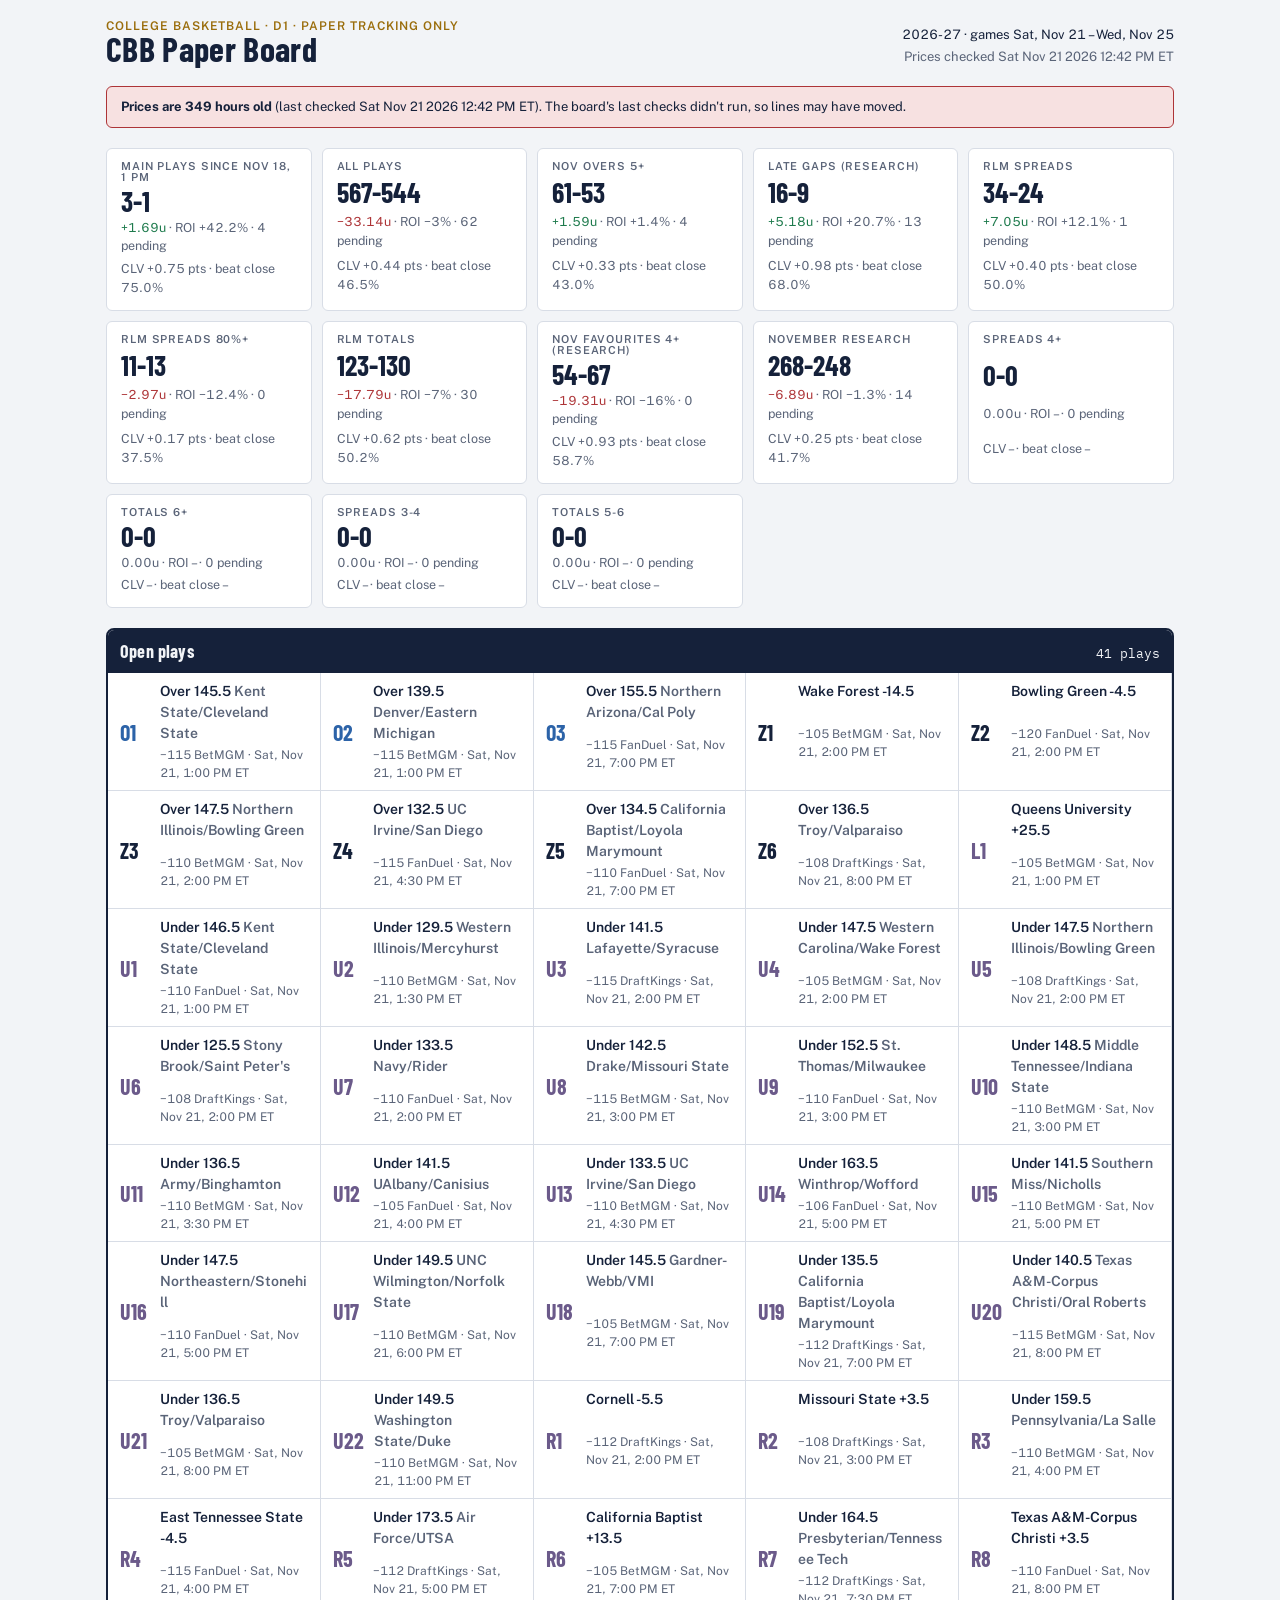
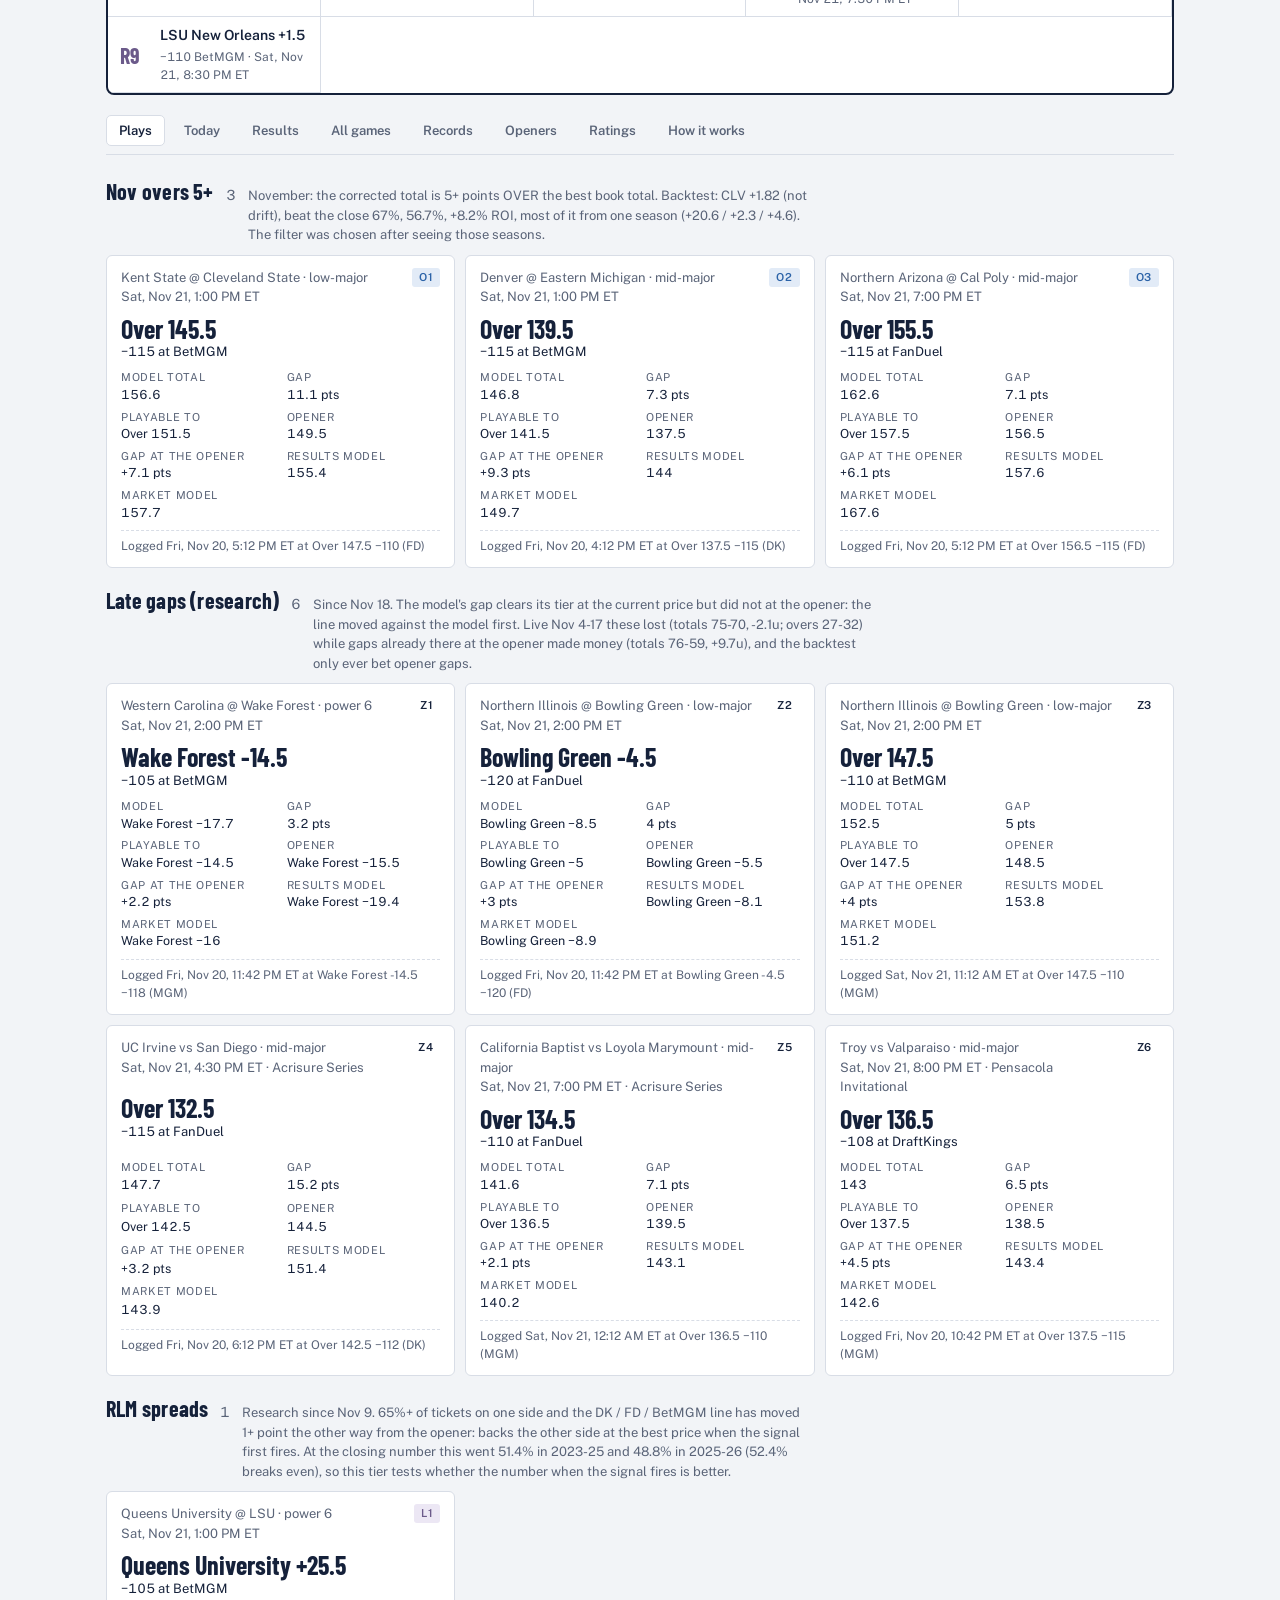
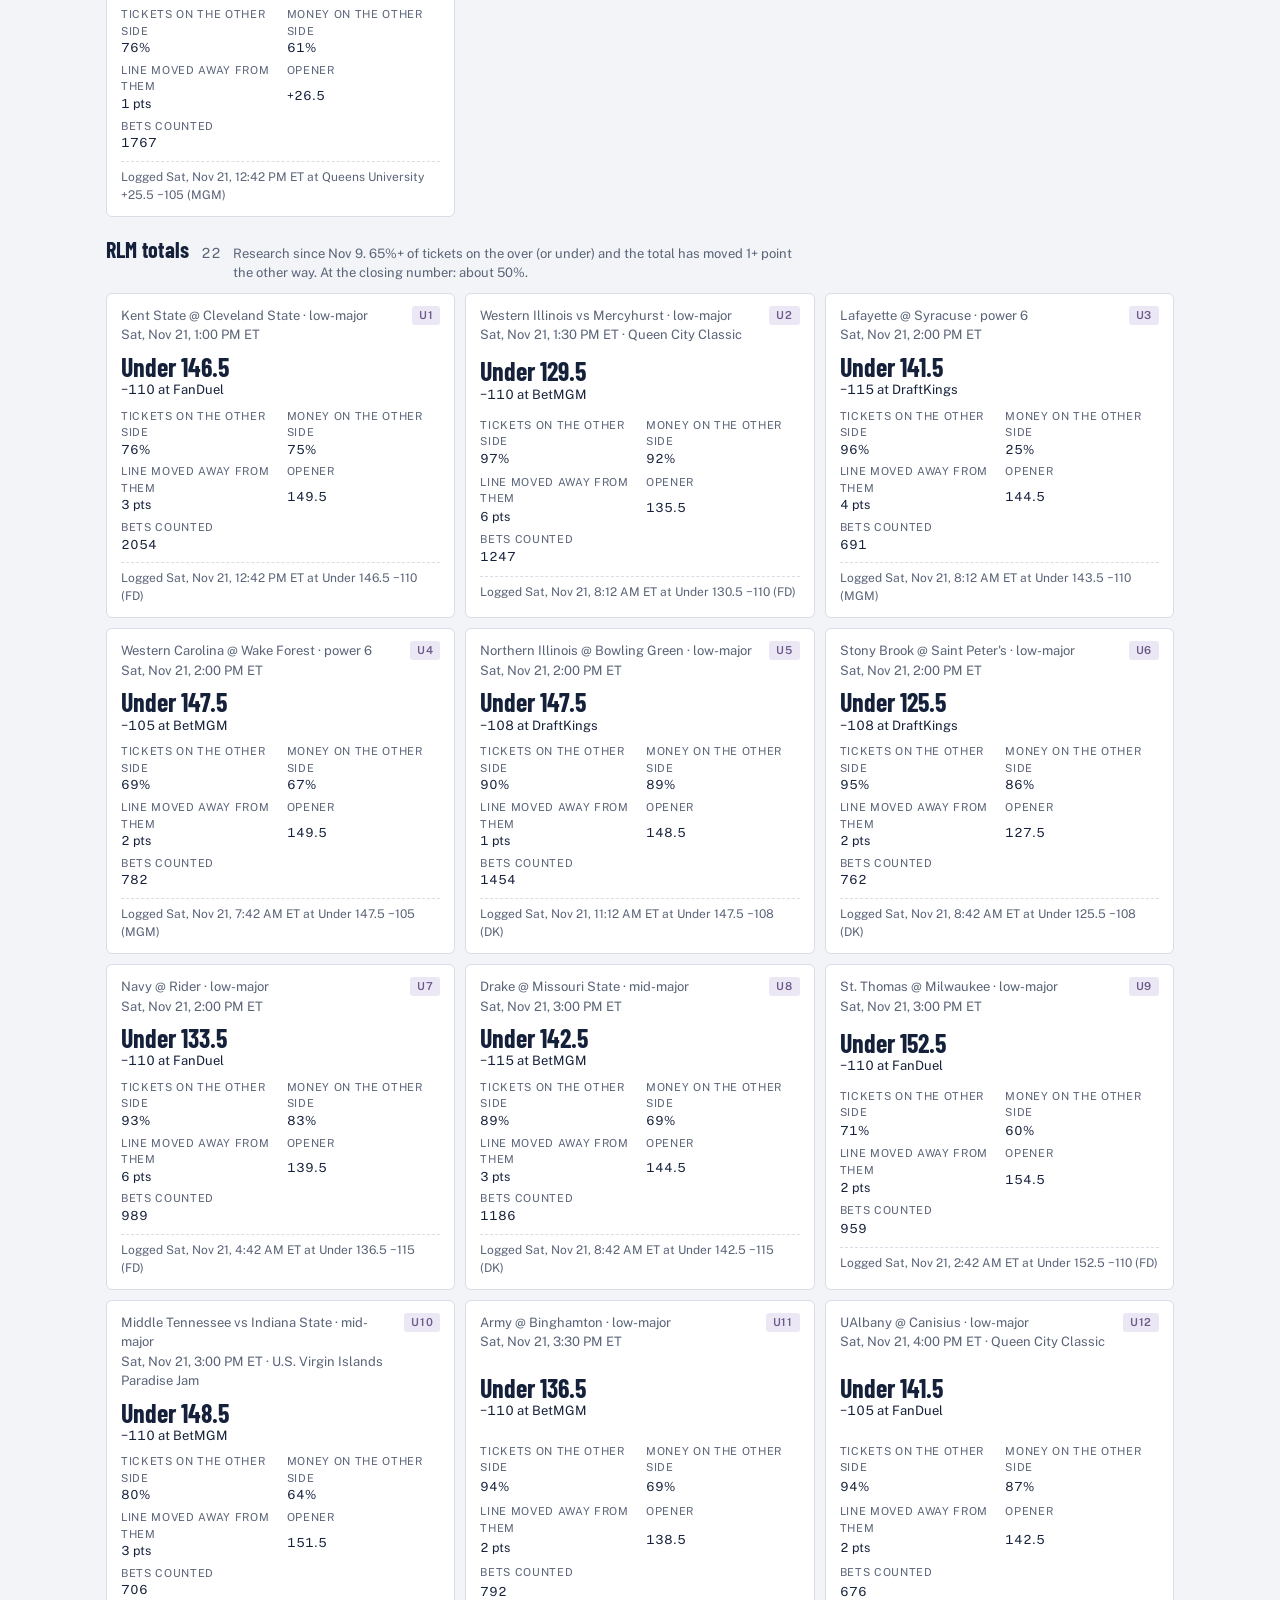
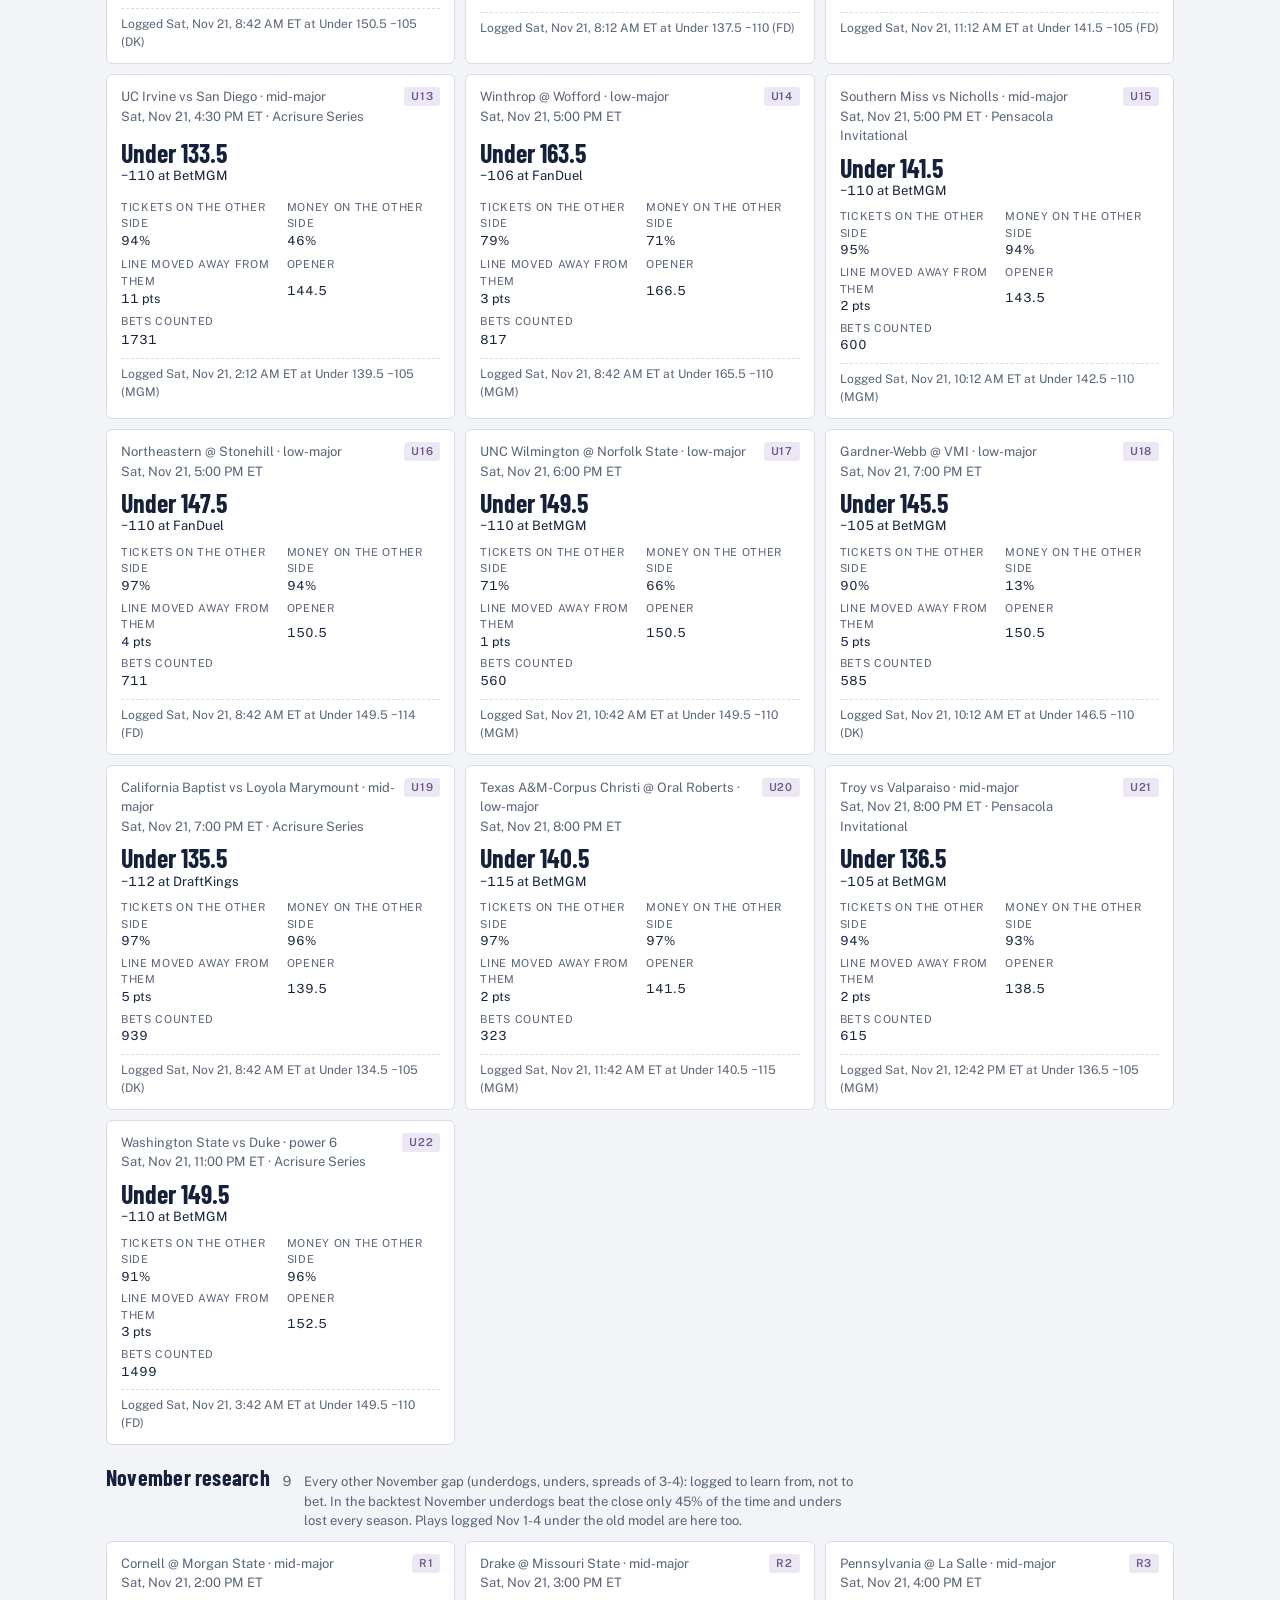
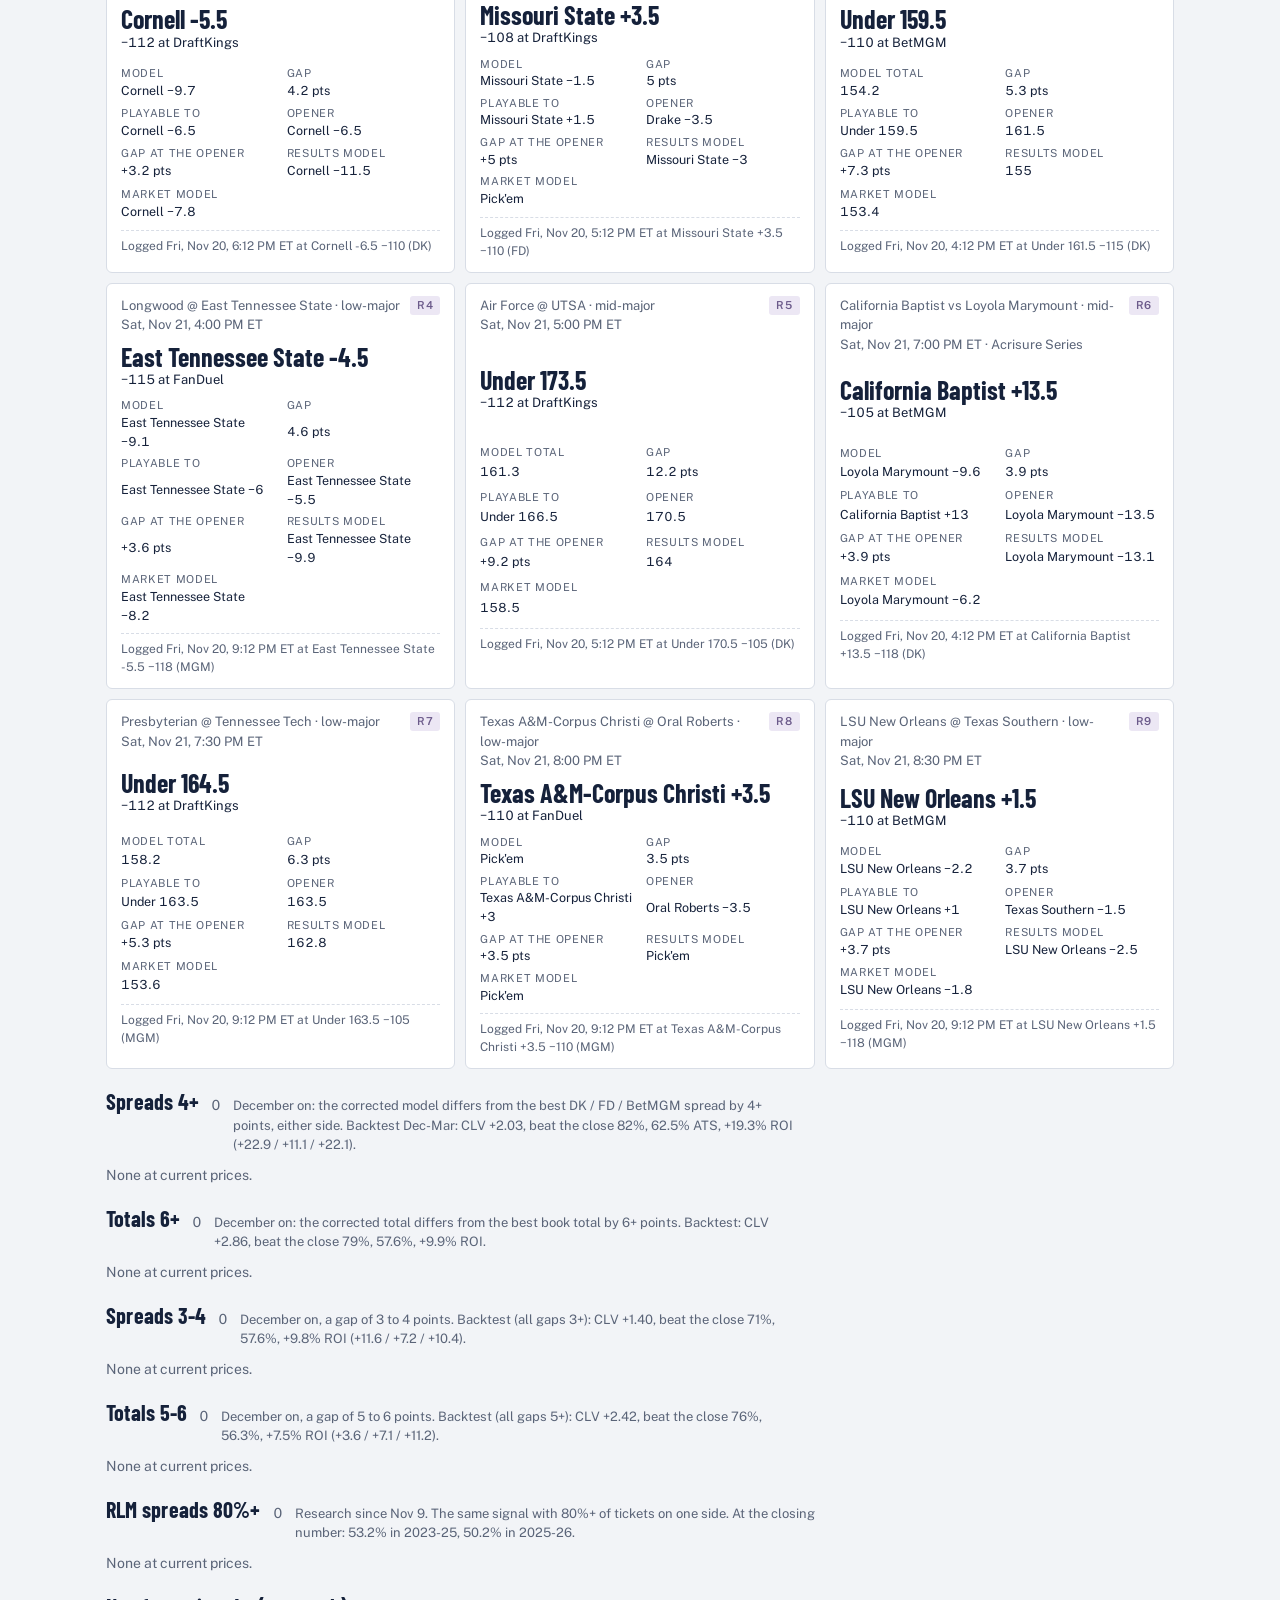
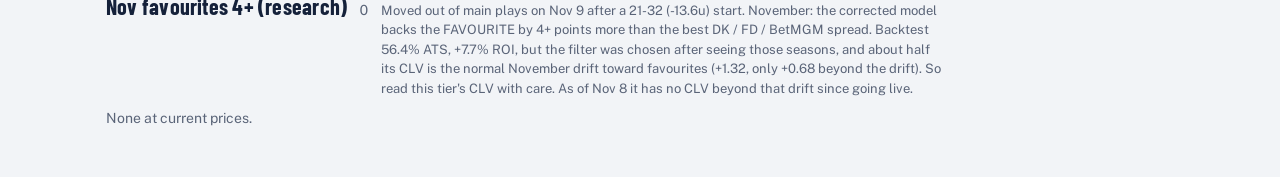
==== commit a4116c0d: "Publish boards (cfb Sat Nov 21 01:07 PM ET)" ====
--- a/cbb/index.html
+++ b/cbb/index.html
@@ -92,9 +92,9 @@
 @media (max-width: 520px) { h1 { font-size: 28px } header .meta { text-align: left } .card .pick { font-size: 23px } }
 @media (prefers-reduced-motion: no-preference) { .cell, .chip, .tab { transition: background-color .15s } }
 </style>
-<link rel="stylesheet" href="../bets.css?v=20261114073500">
-<link rel="stylesheet" href="../track.css?v=20261114073500">
-<script src="../track.js?v=20261114073500"></script>
+<link rel="stylesheet" href="../bets.css?v=20261121174243">
+<link rel="stylesheet" href="../track.css?v=20261121174243">
+<script src="../track.js?v=20261121174243"></script>
 
 <div class="wrap">
   <header>
@@ -150,13 +150,16 @@
   RLM: { name: "RLM spreads", code: "L", note: "Research since Nov 9. 65%+ of tickets on one side and the DK / FD / BetMGM line has moved 1+ point the other way from the opener: backs the other side at the best price when the signal first fires. At the closing number this went 51.4% in 2023-25 and 48.8% in 2025-26 (52.4% breaks even), so this tier tests whether the number when the signal fires is better." },
   RLM_80: { name: "RLM spreads 80%+", code: "X", note: "Research since Nov 9. The same signal with 80%+ of tickets on one side. At the closing number: 53.2% in 2023-25, 50.2% in 2025-26." },
   RLM_T: { name: "RLM totals", code: "U", note: "Research since Nov 9. 65%+ of tickets on the over (or under) and the total has moved 1+ point the other way. At the closing number: about 50%." },
+  LATE: { name: "Late gaps (research)", code: "Z", note: "Since Nov 18. The model's gap clears its tier at the current price but did not at the opener: the line moved against the model first. Live Nov 4-17 these lost (totals 75-70, -2.1u; overs 27-32) while gaps already there at the opener made money (totals 76-59, +9.7u), and the backtest only ever bet opener gaps." },
   NOV: { name: "November research", code: "R", note: "Every other November gap (underdogs, unders, spreads of 3-4): logged to learn from, not to bet. In the backtest November underdogs beat the close only 45% of the time and unders lost every season. Plays logged Nov 1-4 under the old model are here too." },
 };
-const ORDER = ["NOV_OVER", "SPREAD", "TOTAL", "SPREAD_LEAN", "TOTAL_LEAN", "RLM", "RLM_80", "RLM_T", "NOV_FAV", "NOV"];
+const ORDER = ["NOV_OVER", "SPREAD", "TOTAL", "SPREAD_LEAN", "TOTAL_LEAN", "LATE", "RLM", "RLM_80", "RLM_T", "NOV_FAV", "NOV"];
 const MAIN = ["NOV_OVER", "SPREAD", "TOTAL"];   // "Main plays" (Nov favourites moved to research Nov 8 after 21-32)
+const MAIN_FROM = "2026-11-18T13:00";   // the opener rule went live: the Main record starts here, a clean out-of-sample count
+const isMain = e => MAIN.includes(e.tier) && String(e.flagged || "") >= MAIN_FROM;
 const DT = e => e.tier;
 const dtName = k => TIER[k] ? TIER[k].name : k;
-const SHOW = ["NOV_OVER", "SPREAD", "TOTAL", "SPREAD_LEAN", "TOTAL_LEAN", "RLM", "RLM_80", "RLM_T", "NOV_FAV", "NOV"];
+const SHOW = ["NOV_OVER", "SPREAD", "TOTAL", "SPREAD_LEAN", "TOTAL_LEAN", "LATE", "RLM", "RLM_80", "RLM_T", "NOV_FAV", "NOV"];
 const UNIT = 10;   // $ per unit, for the paper dollars on Today / Results
 const esc = s => String(s ?? "").replace(/[&<>"]/g, c => ({ "&": "&amp;", "<": "&lt;", ">": "&gt;", '"': "&quot;" }[c]));
 const sgn = (v, d = 1) => v == null || isNaN(v) ? "–" : (v > 0 ? "+" : v < 0 ? "−" : "") + Math.abs(v).toFixed(d).replace(/\.0$/, "");
@@ -201,7 +204,7 @@
   else if (!(S.games || []).length) { b.hidden = false; b.className = "banner"; b.textContent = "No D1 games with lines in the next few days yet. The season tips off Monday, November 2; lines usually post the night before."; }
   const inNov = new Date().toLocaleDateString("en-CA", { timeZone: "America/New_York" }).slice(5, 7) === "11";
   if (b.hidden && inNov) { b.hidden = false; b.className = "banner";
-    b.innerHTML = "<b>November:</b> the only main play is <b>overs</b> with a total gap of 5+. Favourites (gap 4+) were moved to research on Nov 9 after a 21-32 (-13.6u) start, so the Main record leaves that loss out: its box is still below. The December tiers start <b>December 1</b>. <b>RLM</b> tiers are new research, logged at the number when the signal fires."; }
+    b.innerHTML = "<b>Since Nov 18 a play counts as a main play only if the model's gap was already there at the opener</b> (what the backtest measured); gaps that appear only after the line moves against the model log as Late gaps. The Main record starts Nov 18. In November the only main play is <b>overs</b> with a total gap of 5+; the December tiers start <b>December 1</b>."; }
 
   // records strip: everything first, then each group that has plays, then the empty ones
   const full = (S.fullLedger || S.ledger || []).filter(e => e.status !== "void");
@@ -214,7 +217,7 @@
       <span class="sub num"><span class="${r.u > 0 ? "pos" : r.u < 0 ? "neg" : ""}">${sgn(r.u, 2)}u</span> · ROI ${r.roi == null ? "–" : sgn(r.roi * 100, 1) + "%"} · ${r.open} pending</span>
       <span class="sub num">${note || `CLV ${r.clv == null ? "–" : sgn(r.clv, 2) + " pts"} · beat close ${pct(r.beat)}`}</span></div>`;
   const groups = SHOW.map(k => [k, full.filter(e => DT(e) === k)]).sort((a, b) => (b[1].length > 0) - (a[1].length > 0));
-  document.getElementById("records").innerHTML = box("Main plays", rec(full.filter(e => MAIN.includes(e.tier)))) + box("All plays", rec(full)) + groups.map(([k, rows]) =>
+  document.getElementById("records").innerHTML = box("Main plays since Nov 18, 1 PM", rec(full.filter(isMain))) + box("All plays", rec(full)) + groups.map(([k, rows]) =>
     box(dtName(k), rec(rows), !rows.length && ["SPREAD", "TOTAL", "SPREAD_LEAN", "TOTAL_LEAN"].includes(k) && inNov ? "Starts December 1"
       : !rows.length && ["RLM", "RLM_80", "RLM_T"].includes(k) ? "New since Nov 9" : null)).join("");
 
@@ -242,12 +245,14 @@
          <div><span>Gap</span><span class="num">${p.edge} pts</span></div>
          <div><span>Playable to</span><span class="num">${esc(p.team)} ${line(p.limit)}</span></div>
          <div><span>Opener</span><span class="num">${esc(favText(g, g.open_line))}</span></div>
+         <div><span>Gap at the opener</span><span class="num">${p.gap_open == null ? "–" : sgn(p.gap_open) + " pts"}</span></div>
          <div><span>Results model</span><span class="num">${esc(favText(g, g.model_pts))}</span></div>
          <div><span>Market model</span><span class="num">${esc(favText(g, g.model_mkt))}</span></div>`
       : `<div><span>Model total</span><span class="num">${g.model_total ?? "–"}</span></div>
          <div><span>Gap</span><span class="num">${p.edge} pts</span></div>
          <div><span>Playable to</span><span class="num">${p.side === "over" ? "Over " + p.limit : "Under " + p.limit}</span></div>
          <div><span>Opener</span><span class="num">${g.open_total ?? "–"}</span></div>
+         <div><span>Gap at the opener</span><span class="num">${p.gap_open == null ? "–" : sgn(p.gap_open) + " pts"}</span></div>
          <div><span>Results model</span><span class="num">${g.total_pts ?? "–"}</span></div>
          <div><span>Market model</span><span class="num">${g.total_mkt ?? "–"}</span></div>`;
     const log = e ? (e.status === "open" ? `Logged ${esc(etTxt(e.flagged))} at ${esc(e.pick)} ${odds(e.odds)} (${esc(e.book)})`
@@ -281,7 +286,7 @@
   const trackRows = (S.fullLedger || S.ledger || []).filter(e => e.status !== "void").map(e => {
     const p = anyPlay[e.id] && anyPlay[e.id].tier === e.tier ? anyPlay[e.id] : null;
     return { id: e.id, date: etDate(e.kickoff), kickoff: etTxt(e.kickoff), sortKey: String(e.kickoff), week: e.week, tier: DT(e),
-             label: dtName(DT(e)), money: MAIN.includes(e.tier), status: e.status, units: e.units, stake: e.stake,
+             label: dtName(DT(e)), money: isMain(e), status: e.status, units: e.units, stake: e.stake,
              clv: e.clv, pick: e.pick, matchup: e.matchup, odds: odds(e.odds), app: BOOKN[e.book] || e.book, final: e.final, logged: etTxt(e.flagged),
              playTo: playTo(e, p), now: e.status === "open" ? nowOf(games[e.game_id], p) : null };
   });
@@ -352,9 +357,10 @@
       <li>December on: spreads ${R.spread_lean}-${R.spread} and ${R.spread}+, totals ${R.total_lean}-${R.total} and ${R.total}+, either side.</li>
       <li>Spread gaps of ${R.max_spread}+ and total gaps of ${R.max_total}+ are not logged (usually news the model can't see). No prices worse than ${R.worst_odds}. A book ${R.stale_spread}+ points off the market (spread) or ${R.stale_total}+ (total) is ignored as stale.</li>
       <li>A play logged in a lower tier that later clears a higher one is logged again at the new price.</li>
+      <li>Opener rule (since Nov 18): a model play keeps its tier only if the gap also clears it against Action's opener (DraftKings' first number 89% of the time); otherwise it logs as a Late gap.</li>
       <li>RLM (research): ${R.rlm_tickets}%+ of tickets on one side (at least ${R.rlm_min_bets} bets counted) and the DK / FD / BetMGM line moved ${R.rlm_move}+ point the other way from the opener; ${R.rlm_strict}%+ is its own tier. Tracked separately from the model's plays.</li></ul>
     <h2>What the backtest found (corrected model, 2023-24 to 2025-26, research/EDGE.md)</h2>
-    <ul><li>${esc(B.spread)}</li><li>${esc(B.total)}</li><li>${esc(B.nov)}</li><li>${esc(B.rlm)}</li></ul>
+    <ul><li>${esc(B.spread)}</li><li>${esc(B.total)}</li><li>${esc(B.nov)}</li><li>${esc(B.rlm)}</li><li>${esc(B.opener)}</li></ul>
     <p>${esc(B.caveat)}</p>
     <p>Live CLV here is measured from the best of three books, so it also includes the value of shopping for the best number; the backtest's CLV was from the single opener. Compare the Openers tab before reading too much into either.</p>
   </div>`;
--- a/bets.css
+++ b/bets.css
@@ -47,3 +47,10 @@
 .bets p a { color: var(--ink) }
 .b-link { font: inherit; color: var(--ink); background: none; border: 0; padding: 0; text-decoration: underline; cursor: pointer }
 button.b-take { cursor: pointer }
+/* "Not available" flag (site/logbet.js, .github/workflows/flags.yml) */
+.b-acts { display: flex; flex-wrap: wrap; gap: 8px; align-items: center }
+.b-flagbtn { border-color: var(--rule); color: var(--muted) }
+.b-flagbtn:hover, .b-flagbtn:focus-visible { background: var(--muted); border-color: var(--muted); color: var(--card) }
+.b-flag { font-size: 13px; line-height: 1.45; padding-top: 6px; border-top: 1px dashed var(--rule); color: var(--muted) }
+.b-flag.gone { color: var(--loss) }
+.b-flag .b-flagbtn { margin-top: 6px }
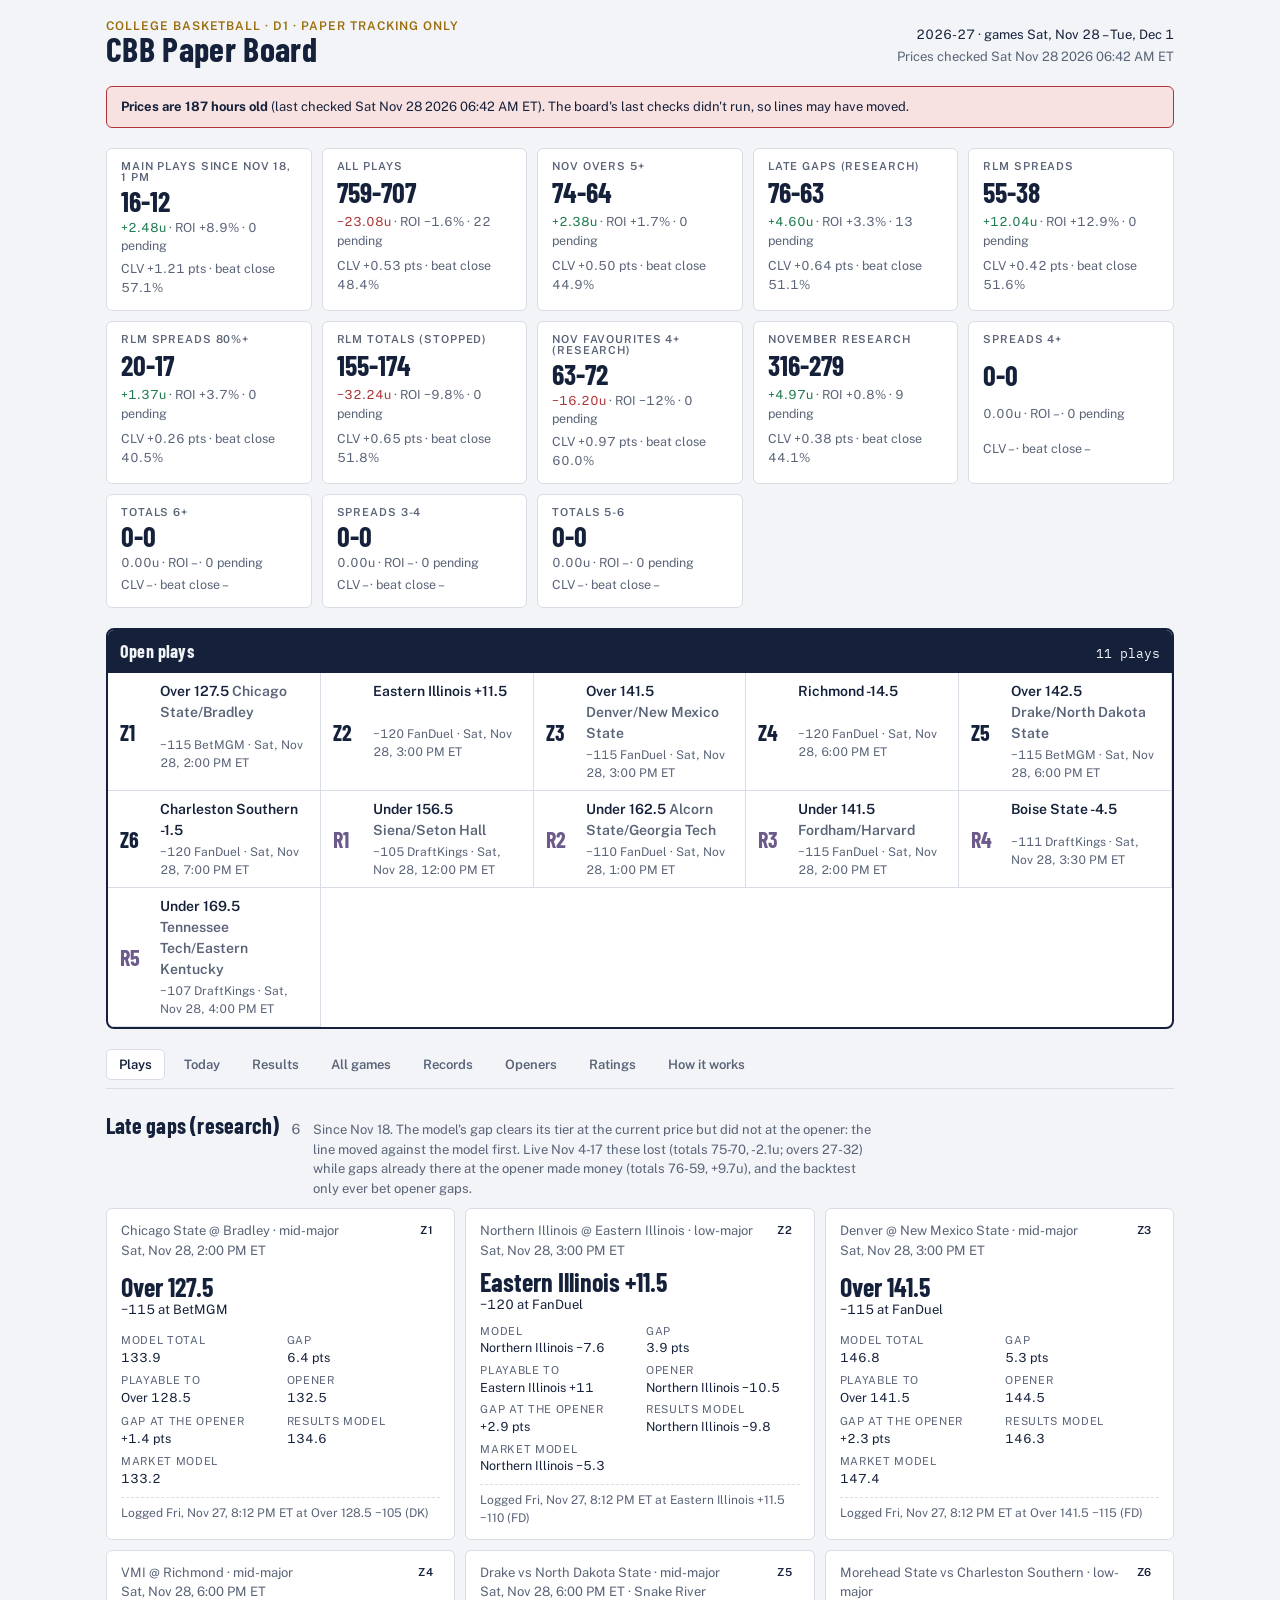
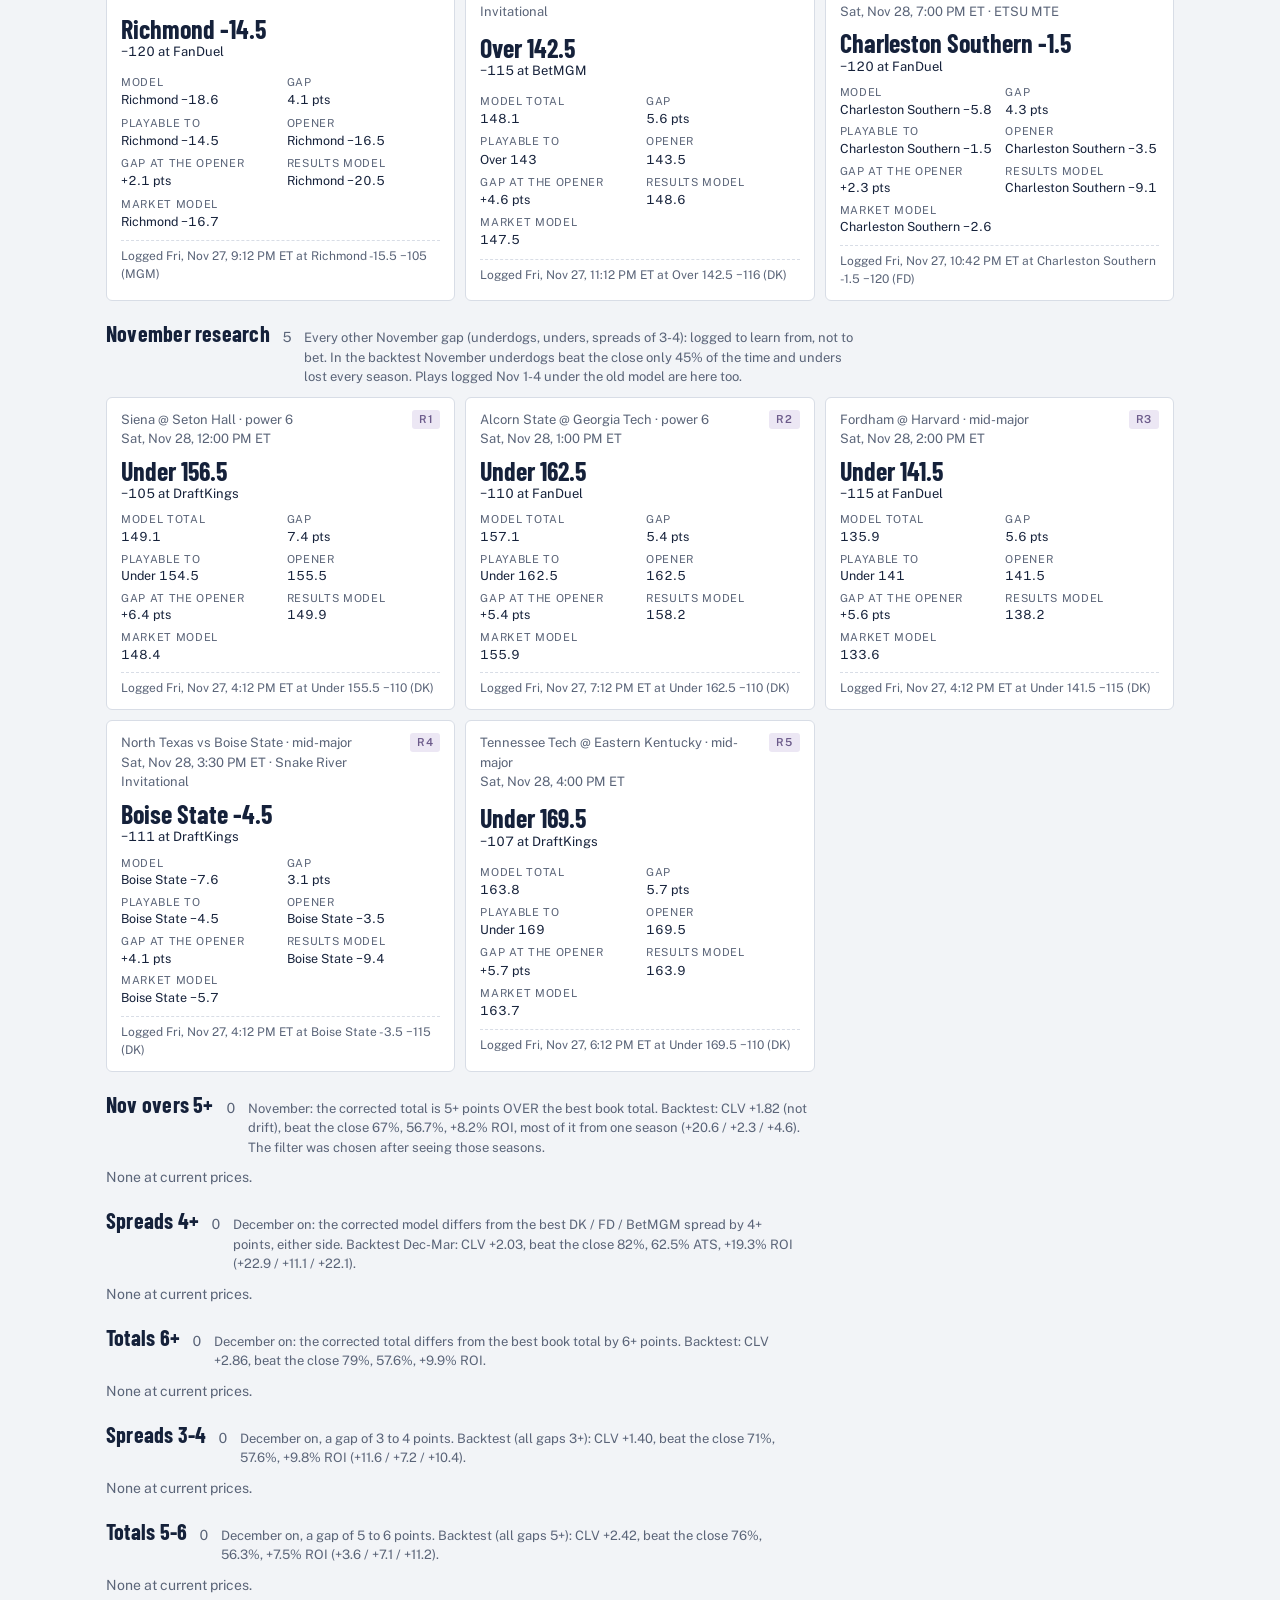
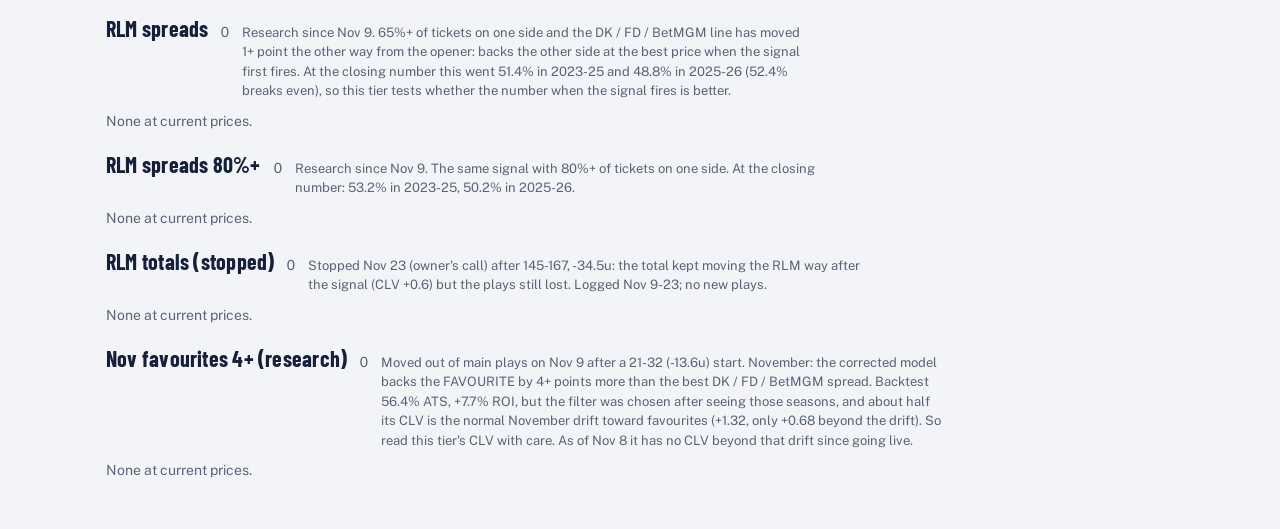
==== commit bbbe9e05: "Publish boards (cbb Sat Nov 28 06:42 AM ET)" ====
--- a/cbb/index.html
+++ b/cbb/index.html
@@ -92,9 +92,9 @@
 @media (max-width: 520px) { h1 { font-size: 28px } header .meta { text-align: left } .card .pick { font-size: 23px } }
 @media (prefers-reduced-motion: no-preference) { .cell, .chip, .tab { transition: background-color .15s } }
 </style>
-<link rel="stylesheet" href="../bets.css?v=20261121174243">
-<link rel="stylesheet" href="../track.css?v=20261121174243">
-<script src="../track.js?v=20261121174243"></script>
+<link rel="stylesheet" href="../bets.css?v=20261128114238">
+<link rel="stylesheet" href="../track.css?v=20261128114238">
+<script src="../track.js?v=20261128114238"></script>
 
 <div class="wrap">
   <header>
@@ -149,7 +149,7 @@
   TOTAL_LEAN: { name: "Totals 5-6", code: "t", note: "December on, a gap of 5 to 6 points. Backtest (all gaps 5+): CLV +2.42, beat the close 76%, 56.3%, +7.5% ROI (+3.6 / +7.1 / +11.2)." },
   RLM: { name: "RLM spreads", code: "L", note: "Research since Nov 9. 65%+ of tickets on one side and the DK / FD / BetMGM line has moved 1+ point the other way from the opener: backs the other side at the best price when the signal first fires. At the closing number this went 51.4% in 2023-25 and 48.8% in 2025-26 (52.4% breaks even), so this tier tests whether the number when the signal fires is better." },
   RLM_80: { name: "RLM spreads 80%+", code: "X", note: "Research since Nov 9. The same signal with 80%+ of tickets on one side. At the closing number: 53.2% in 2023-25, 50.2% in 2025-26." },
-  RLM_T: { name: "RLM totals", code: "U", note: "Research since Nov 9. 65%+ of tickets on the over (or under) and the total has moved 1+ point the other way. At the closing number: about 50%." },
+  RLM_T: { name: "RLM totals (stopped)", code: "U", note: "Stopped Nov 23 (owner's call) after 145-167, -34.5u: the total kept moving the RLM way after the signal (CLV +0.6) but the plays still lost. Logged Nov 9-23; no new plays." },
   LATE: { name: "Late gaps (research)", code: "Z", note: "Since Nov 18. The model's gap clears its tier at the current price but did not at the opener: the line moved against the model first. Live Nov 4-17 these lost (totals 75-70, -2.1u; overs 27-32) while gaps already there at the opener made money (totals 76-59, +9.7u), and the backtest only ever bet opener gaps." },
   NOV: { name: "November research", code: "R", note: "Every other November gap (underdogs, unders, spreads of 3-4): logged to learn from, not to bet. In the backtest November underdogs beat the close only 45% of the time and unders lost every season. Plays logged Nov 1-4 under the old model are here too." },
 };
